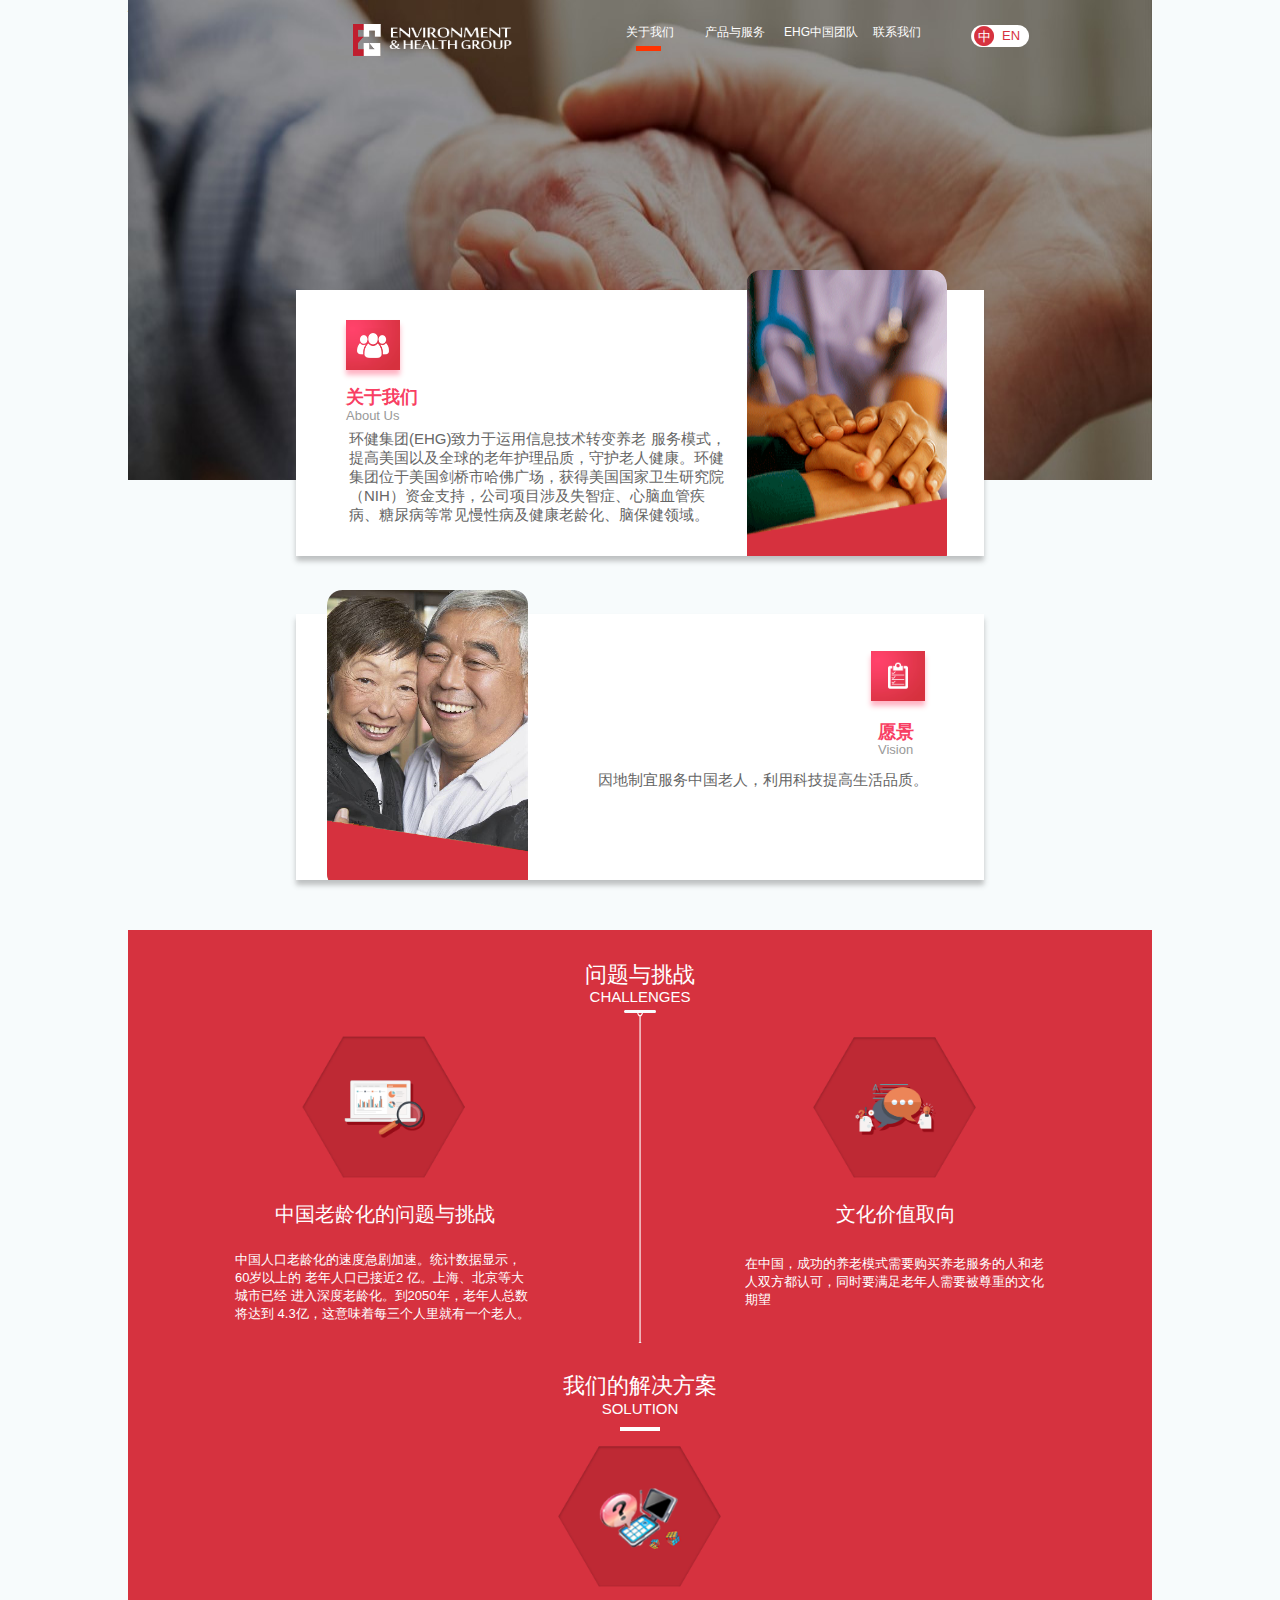
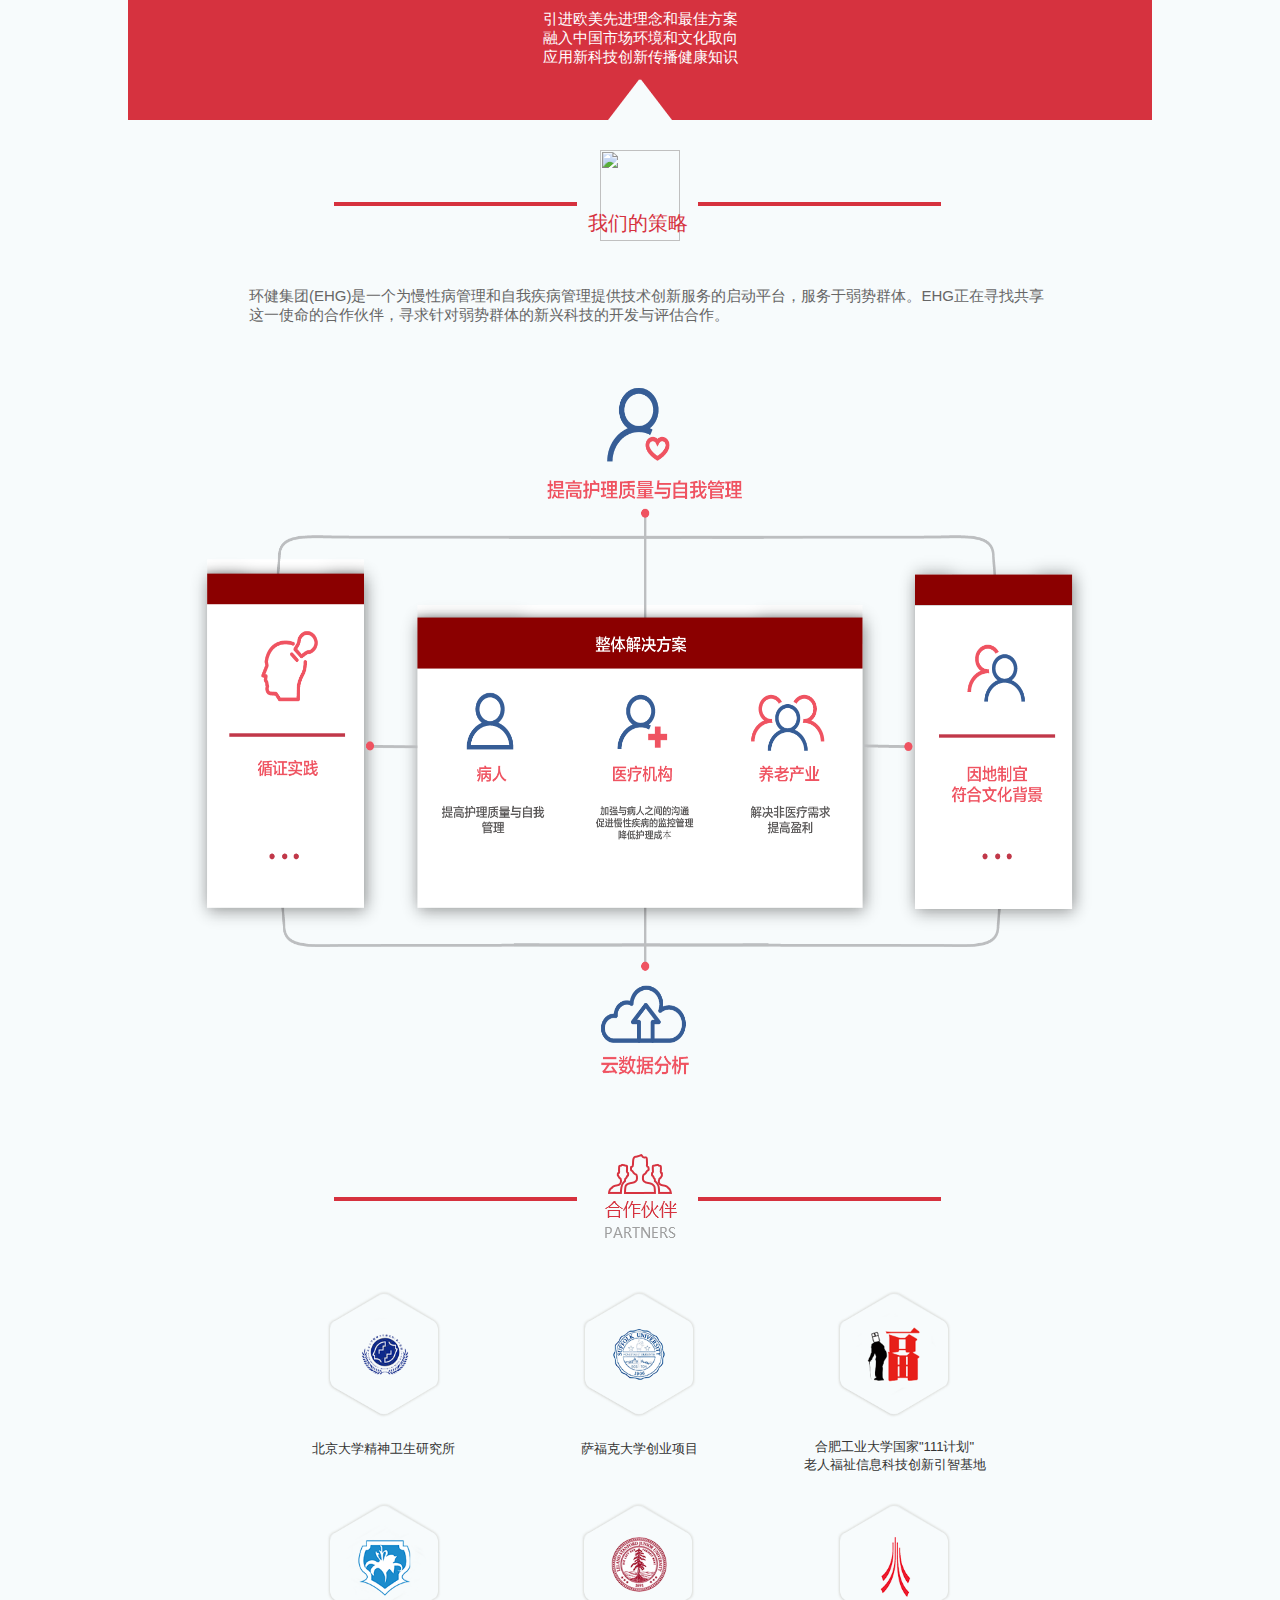
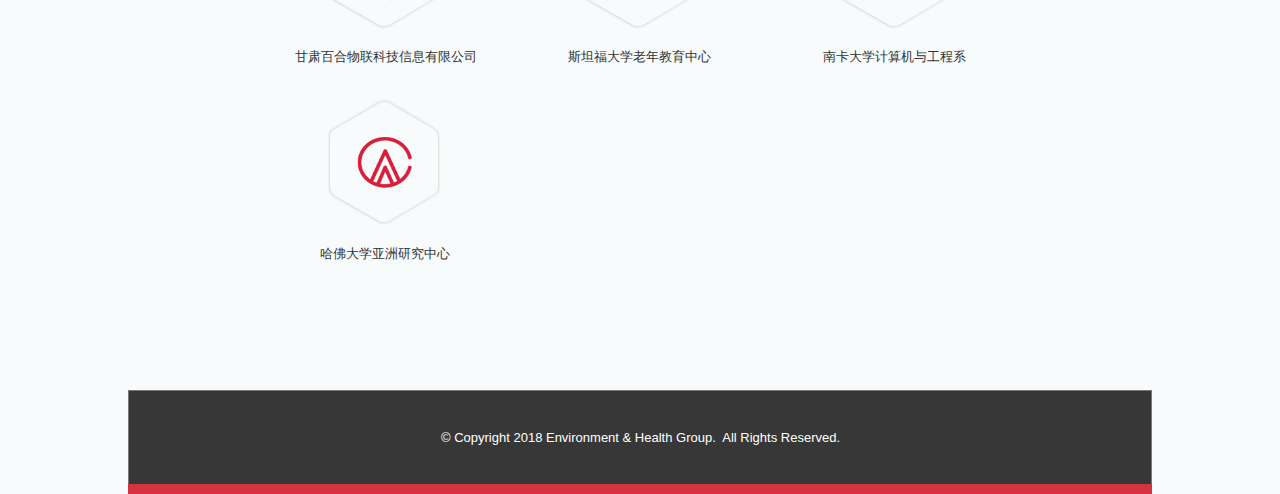
==== index.html @ e137c464 "upload" ====
﻿<!DOCTYPE html>
<html>
  <head>
    <title>环健集团中国</title>
    <meta http-equiv="content-type" content="text/html; charset=utf-8"/>
    <meta name="apple-mobile-web-app-capable" content="yes"/>
    <link href="resources/css/jquery-ui-themes.css" type="text/css" rel="stylesheet"/>
    <link href="resources/css/axure_rp_page.css" type="text/css" rel="stylesheet"/>
    <link href="data/styles.css" type="text/css" rel="stylesheet"/>
    <link href="files/index/styles.css" type="text/css" rel="stylesheet"/>
    <script src="resources/scripts/jquery-1.7.1.min.js"></script>
    <script src="resources/scripts/jquery-ui-1.8.10.custom.min.js"></script>
    <script src="resources/scripts/axure/axQuery.js"></script>
    <script src="resources/scripts/axure/globals.js"></script>
    <script src="resources/scripts/axutils.js"></script>
    <script src="resources/scripts/axure/annotation.js"></script>
    <script src="resources/scripts/axure/axQuery.std.js"></script>
    <script src="resources/scripts/axure/doc.js"></script>
    <script src="data/document.js"></script>
    <script src="resources/scripts/messagecenter.js"></script>
    <script src="resources/scripts/axure/events.js"></script>
    <script src="resources/scripts/axure/action.js"></script>
    <script src="resources/scripts/axure/expr.js"></script>
    <script src="resources/scripts/axure/geometry.js"></script>
    <script src="resources/scripts/axure/flyout.js"></script>
    <script src="resources/scripts/axure/ie.js"></script>
    <script src="resources/scripts/axure/model.js"></script>
    <script src="resources/scripts/axure/repeater.js"></script>
    <script src="resources/scripts/axure/sto.js"></script>
    <script src="resources/scripts/axure/utils.temp.js"></script>
    <script src="resources/scripts/axure/variables.js"></script>
    <script src="resources/scripts/axure/drag.js"></script>
    <script src="resources/scripts/axure/move.js"></script>
    <script src="resources/scripts/axure/visibility.js"></script>
    <script src="resources/scripts/axure/style.js"></script>
    <script src="resources/scripts/axure/adaptive.js"></script>
    <script src="resources/scripts/axure/tree.js"></script>
    <script src="resources/scripts/axure/init.temp.js"></script>
    <script src="files/index/data.js"></script>
    <script src="resources/scripts/axure/legacy.js"></script>
    <script src="resources/scripts/axure/viewer.js"></script>
    <script type="text/javascript">
      $axure.utils.getTransparentGifPath = function() { return 'resources/images/transparent.gif'; };
      $axure.utils.getOtherPath = function() { return 'resources/Other.html'; };
      $axure.utils.getReloadPath = function() { return 'resources/reload.html'; };
    </script>
  </head>
  <body>
    <div id="base" class="">

      <!-- beijing (图片) -->
      <div id="u0" class="ax_图片" data-label="beijing">
        <img id="u0_img" class="img " src="images/index/beijing_u0.jpg"/>
        <!-- Unnamed () -->
        <div id="u1" class="text"></div>
      </div>

      <!-- logo (图片) -->
      <div id="u2" class="ax_图片" data-label="logo">
        <img id="u2_img" class="img " src="images/index/logo_u2.png"/>
        <!-- Unnamed () -->
        <div id="u3" class="text"></div>
      </div>

      <!-- Unnamed (图片) -->
      <div id="u4" class="ax_图片">
        <img id="u4_img" class="img " src="images/index/u4.png"/>
        <!-- Unnamed () -->
        <div id="u5" class="text"></div>
      </div>

      <!-- Unnamed (形状) -->
      <div id="u6" class="ax_形状">
        <img id="u6_img" class="img " src="images/index/u6.png"/>
        <!-- Unnamed () -->
        <div id="u7" class="text"></div>
      </div>

      <!-- Unnamed (图片) -->
      <div id="u8" class="ax_图片">
        <img id="u8_img" class="img " src="images/index/u8.png"/>
        <!-- Unnamed () -->
        <div id="u9" class="text"></div>
      </div>

      <!-- Unnamed (图片) -->
      <div id="u10" class="ax_图片">
        <img id="u10_img" class="img " src="images/index/u10.png"/>
        <!-- Unnamed () -->
        <div id="u11" class="text"></div>
      </div>

      <!-- Unnamed (形状) -->
      <div id="u12" class="ax_文本">
        <img id="u12_img" class="img " src="resources/images/transparent.gif"/>
        <!-- Unnamed () -->
        <div id="u13" class="text">
          <p><span>关于我们</span></p>
        </div>
      </div>

      <!-- Unnamed (形状) -->
      <div id="u14" class="ax_文本">
        <img id="u14_img" class="img " src="resources/images/transparent.gif"/>
        <!-- Unnamed () -->
        <div id="u15" class="text">
          <p><span>About Us</span></p>
        </div>
      </div>

      <!-- Unnamed (形状) -->
      <div id="u16" class="ax_文本">
        <img id="u16_img" class="img " src="resources/images/transparent.gif"/>
        <!-- Unnamed () -->
        <div id="u17" class="text">
          <p><span>环健集团(EHG)致力于运用信息技术转变养老 服务模式，提高美国以及全球的老年护理品质，守护老人健康。环健集团位于美国剑桥市哈佛广场，获得美国国家卫生研究院（NIH）资金支持，公司项目涉及失智症、心脑血管疾病、糖尿病等常见慢性病及健康老龄化</span><span>、</span><span>脑保健领域。</span></p>
        </div>
      
        <div id="u150" class="text">
          <p><span>环健集团(EHG)是一个为慢性病管理和自我疾病管理提供技术创新服务的启动平台，服务于弱势群体。EHG正在寻找共享这一使命的合作伙伴，寻求针对弱势群体的新兴科技的开发与评估合作。</span></p>
        </div>
    
      </div>

      <!-- Unnamed (形状) -->
      <div id="u18" class="ax_形状">
        <img id="u18_img" class="img " src="images/index/u6.png"/>
        <!-- Unnamed () -->
        <div id="u19" class="text"></div>
      </div>

      <!-- Unnamed (图片) -->
      <div id="u20" class="ax_图片">
        <img id="u20_img" class="img " src="images/index/u20.png"/>
        <!-- Unnamed () -->
        <div id="u21" class="text"></div>
      </div>

      <!-- Unnamed (图片) -->
      <div id="u22" class="ax_图片">
        <img id="u22_img" class="img " src="images/index/u22.png"/>
        <!-- Unnamed () -->
        <div id="u23" class="text"></div>
      </div>

      <!-- Unnamed (形状) -->
      <div id="u24" class="ax_文本">
        <img id="u24_img" class="img " src="resources/images/transparent.gif"/>
        <!-- Unnamed () -->
        <div id="u25" class="text">
          <p><span>愿景</span></p>
        </div>
      </div>

      <!-- Unnamed (形状) -->
      <div id="u26" class="ax_文本">
        <img id="u26_img" class="img " src="resources/images/transparent.gif"/>
        <!-- Unnamed () -->
        <div id="u27" class="text">
          <p><span>因地制宜服务中国老人，利用科技提高生活品质</span><span>。</span></p>
        </div>
      </div>

      <!-- Unnamed (形状) -->
      <div id="u28" class="ax_文本">
        <img id="u28_img" class="img " src="resources/images/transparent.gif"/>
        <!-- Unnamed () -->
        <div id="u29" class="text">
          <p><span>Vision</span></p>
        </div>
      </div>

      <!-- Unnamed (图片) -->
      <div id="u30" class="ax_图片">
        <img id="u30_img" class="img " src="images/index/u30.png"/>
        <!-- Unnamed () -->
        <div id="u31" class="text"></div>
      </div>
      

        <!-- Unnamed (图片) -->
      <div id="u117" class="ax_图片">
        <img id="u117_img" class="img " src="images/index/u117.png">/>
    
      </div>

      <!-- Unnamed (图片) -->
      <div id="u32" class="ax_图片">
        <img id="u32_img" class="img " src="images/index/u32.png"/>
        <!-- Unnamed () -->
        <div id="u33" class="text"></div>
      </div>

      <!-- Unnamed (图片) -->
      <div id="u34" class="ax_图片">
        <img id="u34_img" class="img " src="images/index/u34.png"/>
        <!-- Unnamed () -->
        <div id="u35" class="text"></div>
      </div>

      <!-- Unnamed (形状) -->
      <div id="u36" class="ax_h2">
        <img id="u36_img" class="img " src="resources/images/transparent.gif"/>
        <!-- Unnamed () -->
        <div id="u37" class="text">
          <p><span>中国老龄化的问题与挑战</span></p>
        </div>
      </div>

      <!-- Unnamed (形状) -->
      <div id="u38" class="ax_文本">
        <img id="u38_img" class="img " src="resources/images/transparent.gif"/>
        <!-- Unnamed () -->
        <div id="u39" class="text">
          <p><span>中国人口老龄化的速度急剧加速。统计数据显示，60岁以上的 老年人口已接近2 亿。上海、北京等大城市已经 进入深度老龄化。到2050年，老年人总数将达到 4.3亿，这意味着每三个人里就有一个老人。</span></p>
        </div>
      </div>

      <!-- Unnamed (形状) -->
      <div id="u40" class="ax_文本">
        <img id="u40_img" class="img " src="resources/images/transparent.gif"/>
        <!-- Unnamed () -->
        <div id="u41" class="text">
          <p><span>在中国，成功的养老模式需要购买养老服务的人和老人双方都认可，同时要满足老年人需要被尊重的文化期望</span></p>
        </div>
      </div>

      <!-- Unnamed (形状) -->
      <div id="u42" class="ax_h2">
        <img id="u42_img" class="img " src="resources/images/transparent.gif"/>
        <!-- Unnamed () -->
        <div id="u43" class="text">
          <p><span>文化价值取向</span></p>
        </div>
      </div>

      <!-- Unnamed (图片) -->
      <div id="u44" class="ax_图片">
        <img id="u44_img" class="img " src="images/index/u44.png"/>
        <!-- Unnamed () -->
        <div id="u45" class="text"></div>
      </div>

 <!-- Unnamed (图片) -->
      <div id="u440" class="ax_图片">
        <img id="u440_img" class="img " src="images/indexen/u400.png"/>
        <!-- Unnamed () -->
        <div id="u450" class="text"></div>
      </div>

      <!-- Unnamed (水平线) -->
      <div id="u46" class="ax_水平线">
        <img id="u46_start" class="img " src="resources/images/transparent.gif" alt="u46_start"/>
        <img id="u46_end" class="img " src="resources/images/transparent.gif" alt="u46_end"/>
        <img id="u46_line" class="img " src="images/index/u46_line.png" alt="u46_line"/>
      </div>

      <!-- Unnamed (水平线) -->
      <div id="u47" class="ax_水平线">
        <img id="u47_start" class="img " src="resources/images/transparent.gif" alt="u47_start"/>
        <img id="u47_end" class="img " src="resources/images/transparent.gif" alt="u47_end"/>
        <img id="u47_line" class="img " src="images/index/u46_line.png" alt="u47_line"/>
      </div>

    <!-- Unnamed () -->
    	<div id="u119" class="text"></div>
     

      <!-- Unnamed (水平线) -->
      <div id="u120" class="ax_水平线">
        <img id="u120_start" class="img " src="resources/images/transparent.gif" alt="u46_start"/>
        <img id="u120_end" class="img " src="resources/images/transparent.gif" alt="u46_end"/>
        <img id="u120_line" class="img " src="images/index/u46_line.png" alt="u46_line"/>
      </div>

      <!-- Unnamed (水平线) -->
      <div id="u121" class="ax_水平线">
        <img id="u121_start" class="img " src="resources/images/transparent.gif" alt="u47_start"/>
        <img id="u121_end" class="img " src="resources/images/transparent.gif" alt="u47_end"/>
        <img id="u121_line" class="img " src="images/index/u46_line.png" alt="u47_line"/>
      </div>

      <!-- Unnamed (图片) -->
      <div id="u48" class="ax_图片">
        <img id="u48_img" class="img " src="images/index/u48.png"/>
        <!-- Unnamed () -->
        <div id="u49" class="text"></div>
      </div>

      <!-- Unnamed (图片) -->
      <div id="u50" class="ax_图片">
        <img id="u50_img" class="img " src="images/index/u50.png"/>
        <!-- Unnamed () -->
        <div id="u51" class="text"></div>
      </div>

      <!-- Unnamed (图片) -->
      <div id="u52" class="ax_图片">
        <img id="u52_img" class="img " src="images/index/u52.png"/>
        <!-- Unnamed () -->
        <div id="u53" class="text"></div>
      </div>

      <!-- Unnamed (图片) -->
      <div id="u54" class="ax_图片">
        <img id="u54_img" class="img " src="images/index/u54.png"/>
        <!-- Unnamed () -->
        <div id="u55" class="text"></div>
      </div>

      <!-- Unnamed (图片) -->
      <div id="u56" class="ax_图片">
        <img id="u56_img" class="img " src="images/index/u56.png"/>
        <!-- Unnamed () -->
        <div id="u57" class="text"></div>
      </div>

      <!-- Unnamed (形状) -->
      <div id="u58" class="ax_文本">
        <img id="u58_img" class="img " src="resources/images/transparent.gif"/>
        <!-- Unnamed () -->
        <div id="u59" class="text">
          <p><span>哈佛大学亚洲研究中心</span></p>
        </div>
      </div>

      <!-- Unnamed (形状) -->
      <div id="u60" class="ax_文本">
        <img id="u60_img" class="img " src="resources/images/transparent.gif"/>
        <!-- Unnamed () -->
        <div id="u61" class="text">
          <p><span>斯坦福大学老年教育中心</span></p>
        </div>
      </div>

      <!-- Unnamed (形状) -->
      <div id="u62" class="ax_文本">
        <img id="u62_img" class="img " src="resources/images/transparent.gif"/>
        <!-- Unnamed () -->
        <div id="u63" class="text">
          <p><span>南</span><span>卡大学计算机与工程系</span></p>
        </div>
      </div>

      <!-- Unnamed (形状) -->
      <div id="u64" class="ax_文本">
        <img id="u64_img" class="img " src="resources/images/transparent.gif"/>
        <!-- Unnamed () -->
        <div id="u65" class="text">
          <p><span>北京大学精神卫生研究所</span></p>
        </div>
      </div>

      <!-- Unnamed (形状) -->
      <div id="u66" class="ax_文本">
        <img id="u66_img" class="img " src="resources/images/transparent.gif"/>
        <!-- Unnamed () -->
        <div id="u67" class="text">
          <p><span>萨福克大学创业项目</span></p>
        </div>
      </div>

</body>      
<footer>
      <!-- Unnamed (形状) -->
      <div id="u68" class="ax_形状">
        <img id="u68_img" class="img " src="images/index/u68.png"/>
        <!-- Unnamed () -->
        <div id="u69" class="text"></div>
      </div>

      <!-- Unnamed (形状) -->
      <div id="u70" class="ax_文本">
        <img id="u70_img" class="img " src="resources/images/transparent.gif"/>
        <!-- Unnamed () -->
        <div id="u71" class="text">
          <p><span>© Copyright 2018 Environment &amp; Health Group.&nbsp; All Rights Reserved.</span></p>
        </div>
      </div>

      <!-- Unnamed (形状) -->
      <div id="u72" class="ax_形状">
        <img id="u72_img" class="img " src="images/index/u72.png"/>
        <!-- Unnamed () -->
        <div id="u73" class="text"></div>
      </div>

      <!-- Unnamed (形状) -->
      <div id="u74" class="ax_形状">
        <img id="u74_img" class="img " src="images/index/u74.png"/>
        <!-- Unnamed () -->
        <div id="u75" class="text"></div>
      </div>

      <!-- Unnamed (形状) -->
      <div id="u76" class="ax_形状">
        <img id="u76_img" class="img " src="images/index/u76.png"/>
        <!-- Unnamed () -->
        <div id="u77" class="text"></div>
      </div>

      <!-- Unnamed (形状) -->
      <div id="u78" class="ax_文本">
        <img id="u78_img" class="img " src="resources/images/transparent.gif"/>
        <!-- Unnamed () -->
        <div id="u79" class="text">
          <p><span>中</span></p>
        </div>
      </div>

      <!-- Unnamed (形状) -->
      <div id="u80" class="ax_文本">
        <img id="u80_img" class="img " src="resources/images/transparent.gif"/>
        <!-- Unnamed () -->
        <div id="u81" class="text">
          <p><span>EN</span></p>
        </div>
      </div>

      <!-- Unnamed (形状) -->
      <div id="u82" class="ax_文本">
        <img id="u82_img" class="img " src="resources/images/transparent.gif"/>
        <!-- Unnamed () -->
        <div id="u83" class="text">
          <p><span>关于我们</span></p>
        </div>
      </div>

      <!-- Unnamed (形状) -->
      <div id="u84" class="ax_文本">
        <img id="u84_img" class="img " src="resources/images/transparent.gif"/>
        <!-- Unnamed () -->
        <div id="u85" class="text">
          <p><span>产品与服务</span></p>
        </div>
      </div>

      <!-- Unnamed (形状) -->
      <div id="u86" class="ax_文本">
        <img id="u86_img" class="img " src="resources/images/transparent.gif"/>
        <!-- Unnamed () -->
        <div id="u87" class="text">
          <p><span>EHG中国团队</span></p>
        </div>
      </div>

      <!-- Unnamed (形状) -->
      <div id="u88" class="ax_文本">
        <img id="u88_img" class="img " src="resources/images/transparent.gif"/>
        <!-- Unnamed () -->
        <div id="u89" class="text">
          <p><span>联系我们</span></p>
        </div>
      </div>

      <!-- 1 (水平线) -->
      <div id="u90" class="ax_水平线" data-label="1">
        <img id="u90_start" class="img " src="resources/images/transparent.gif" alt="u90_start"/>
        <img id="u90_end" class="img " src="resources/images/transparent.gif" alt="u90_end"/>
        <img id="u90_line" class="img " src="images/index/1_u90_line.png" alt="u90_line"/>
      </div>

      <!-- 2 (水平线) -->
      <div id="u91" class="ax_水平线" data-label="2">
        <img id="u91_start" class="img " src="resources/images/transparent.gif" alt="u91_start"/>
        <img id="u91_end" class="img " src="resources/images/transparent.gif" alt="u91_end"/>
        <img id="u91_line" class="img " src="images/index/1_u90_line.png" alt="u91_line"/>
      </div>

      <!-- 3 (水平线) -->
      <div id="u92" class="ax_水平线" data-label="3">
        <img id="u92_start" class="img " src="resources/images/transparent.gif" alt="u92_start"/>
        <img id="u92_end" class="img " src="resources/images/transparent.gif" alt="u92_end"/>
        <img id="u92_line" class="img " src="images/index/3_u92_line.png" alt="u92_line"/>
      </div>

      <!-- 4 (水平线) -->
      <div id="u93" class="ax_水平线" data-label="4">
        <img id="u93_start" class="img " src="resources/images/transparent.gif" alt="u93_start"/>
        <img id="u93_end" class="img " src="resources/images/transparent.gif" alt="u93_end"/>
        <img id="u93_line" class="img " src="images/index/1_u90_line.png" alt="u93_line"/>
      </div>

      <!-- Unnamed (图片) -->
      <div id="u94" class="ax_图片">
        <img id="u94_img" class="img " src="images/index/u94.png"/>
        <!-- Unnamed () -->
        <div id="u95" class="text"></div>
      </div>

      <!-- Unnamed (形状) -->
      <div id="u96" class="ax_文本">
        <img id="u96_img" class="img " src="resources/images/transparent.gif"/>
        <!-- Unnamed () -->
        <div id="u97" class="text">
          <p><span>甘肃百合物联科技信息有限公司</span></p>
        </div>
      </div>

      <!-- Unnamed (图片) -->
      <div id="u98" class="ax_图片">
        <img id="u98_img" class="img " src="images/index/u98.png"/>
        <!-- Unnamed () -->
        <div id="u99" class="text"></div>
      </div>

      <!-- Unnamed (形状) -->
      <div id="u100" class="ax_文本">
        <img id="u100_img" class="img " src="resources/images/transparent.gif"/>
        <!-- Unnamed () -->
        <div id="u101" class="text">
          <p><span>合肥工业大学国家&quot;111计划</span><span>&quot;</span></p><p><span>老人福祉信息科技创新引智基地</span></p>
        </div>
      </div>

      <!-- Unnamed (图片) -->
      <div id="u102" class="ax_图片">
        <img id="u102_img" class="img " src="images/index/u102.png"/>
        <!-- Unnamed () -->
        <div id="u103" class="text"></div>
      </div>

      <!-- Unnamed (图片) -->
      <div id="u104" class="ax_图片">
        <img id="u104_img" class="img " src="images/index/u104.png"/>
        <!-- Unnamed () -->
        <div id="u105" class="text"></div>
      </div>

      <!-- Unnamed (形状) -->
      <div id="u106" class="ax_h1">
        <img id="u106_img" class="img " src="resources/images/transparent.gif"/>
        <!-- Unnamed () -->
        <div id="u107" class="text">
          <p><span>问题与挑战</span></p>
        </div>
      </div>


      <!-- Unnamed (形状) -->
      <div id="u108" class="ax_h1">
        <img id="u108_img" class="img " src="resources/images/transparent.gif"/>
        <!-- Unnamed () -->
        <div id="u109" class="text">
          <p><span>我们的解决方案</span></p>
        </div>
      </div>

      <!-- Unnamed (水平线) -->
      <div id="u110" class="ax_水平线">
        <img id="u110_start" class="img " src="resources/images/transparent.gif" alt="u110_start"/>
        <img id="u110_end" class="img " src="resources/images/transparent.gif" alt="u110_end"/>
        <img id="u110_line" class="img " src="images/index/u110_line.png" alt="u110_line"/>
      </div>

      <!-- Unnamed (形状) -->
      <div id="u111" class="ax_文本">
        <img id="u111_img" class="img " src="resources/images/transparent.gif"/>
        <!-- Unnamed () -->
        <div id="u112" class="text">
          <p><span>S</span><span>OLUTION</span></p>
        </div>
      </div>

      <!-- Unnamed (形状) -->
      <div id="u113" class="ax_文本">
        <img id="u113_img" class="img " src="resources/images/transparent.gif"/>
        <!-- Unnamed () -->
        <div id="u114" class="text">
          <p><span>CHALLENGES</span></p>
        </div>
      </div>

      <!-- Unnamed (形状) -->
      <div id="u115" class="ax_h2">
        <img id="u115_img" class="img " src="resources/images/transparent.gif"/>
        <!-- Unnamed () -->
        <div id="u116" class="text">
          <p><span>引进欧美先进理念和最佳方案</span></p><p><span>融入中国市场环境和文化取向</span></p><p><span>应用新科技创新传播健康知识</span></p>
        </div>

        <!-- Unnamed (形状) -->
      <div id="u125" class="ax_h2">
        <img id="u125_img" class="img " src="resources/images/transparent.gif"/>
        <!-- Unnamed () -->
        <div id="u126" class="text">
          <p><span>我们的策略</span></p>
        </div>
      </div>
    </div>

  
  </footer>
</html>
---- resources/css/axure_rp_page.css ----
﻿/* so the window resize fires within a frame in IE7 */
html, body {
    height: 100%;    
}

p {
	margin: 0px;
}

iframe {
	background: #FFFFFF;
}

/* to match IE with C, FF */
input {
    padding: 1px 0px 1px 0px;
    box-sizing: border-box;
    -moz-box-sizing: border-box;
}

textarea {
    margin: 0px;
    box-sizing: border-box;
    -moz-box-sizing: border-box;
}

div.intcases {
	font-family: arial; 
	font-size: 12px;
    text-align:left; 
	border:1px solid #AAA; 
	background:#FFF none repeat scroll 0% 0%; 
	z-index:9999; 
	visibility:hidden; 
	position:absolute;
    padding: 0px;
    border-radius: 3px;
	white-space: nowrap;
}

div.intcaselink {
	cursor: pointer;
    padding: 3px 8px 3px 8px;
    margin: 5px;
	background:#EEE none repeat scroll 0% 0%; 
	border:1px solid #AAA;
    border-radius: 3px;
}

div.refpageimage {
	position: absolute;
    left: 0px;
    top: 0px;
	font-size: 0px;
	width: 16px;
	height: 16px;
	cursor: pointer;
	background-image: url(images/newwindow.gif);
	background-repeat: no-repeat;
}

div.annnoteimage {
	position: absolute;
    left: 0px;
    top: 0px;
	font-size: 0px;
	width: 16px;
	height: 12px;
	cursor: help;
	background-image: url(images/note.gif);
	background-repeat: no-repeat;
}

div.annnotelabel {
	position: absolute;
    left: 0px;
    top: 0px;
	font-family: Arial;
	font-size: 10px;
	border: 1px solid rgb(166,221,242);
	cursor: help;
	background:rgb(0,157,217) none repeat scroll 0% 0%; 
	padding-left:3px; 
	padding-right:3px;
	white-space: nowrap;
	color: white;
}
 
.annotationName {
	font-size: 13px;
	font-weight: bold;
	margin-bottom: 3px;
	white-space: nowrap;
}

.annotation {
	font-size: 12px;
	padding-left: 2px;
	margin-bottom: 5px;
}

/* this is a fix for the issue where dialogs jump around and takes the text-align from the body */
.dialogFix {
    position:absolute;
    text-align:left;
}


@keyframes pulsate {
  from {
    box-shadow: 0 0 10px #74BA11;
  }
  to {
    box-shadow: 0 0 20px #74BA11;
  }
}

@-webkit-keyframes pulsate {
  from {
    -webkit-box-shadow: 0 0 10px #74BA11;
    box-shadow: 0 0 10px #74BA11;
  }
  to {
    -webkit-box-shadow: 0 0 20px #74BA11;
    box-shadow: 0 0 20px #74BA11;
  }
}
 
@-moz-keyframes pulsate {
  from {
    -moz-box-shadow: 0 0 10px #74BA11;
    box-shadow: 0 0 10px #74BA11;
  }
  to {
    -moz-box-shadow: 0 0 20px #74BA11;
    box-shadow: 0 0 20px #74BA11;
  }
}

.legacyPulsateBorder {
	border: 5px solid #74BA11;
	margin: -5px;
}

.pulsateBorder {
  animation-name: pulsate;
  animation-timing-function: ease-in-out;
  animation-duration: 0.9s;
  animation-iteration-count: infinite;
  animation-direction: alternate;
  
  -webkit-animation-name: pulsate;
  -webkit-animation-timing-function: ease-in-out;
  -webkit-animation-duration: 0.9s;
  -webkit-animation-iteration-count: infinite;
  -webkit-animation-direction: alternate;

  -moz-animation-name: pulsate;
  -moz-animation-timing-function: ease-in-out;
  -moz-animation-duration: 0.9s;
  -moz-animation-iteration-count: infinite;
  -moz-animation-direction: alternate;
}
---- data/styles.css ----
﻿.ax_形状 {
  font-family:'Arial Normal', 'Arial';
  font-weight:400;
  font-style:normal;
  font-size:13px;
  color:#333333;
  text-align:center;
  line-height:normal;
}
.ax_文本 {
  font-family:'Arial Normal', 'Arial';
  font-weight:400;
  font-style:normal;
  font-size:13px;
  color:#333333;
  text-align:left;
  line-height:normal;
}
.ax_h1 {
  font-family:'Arial Negreta', 'Arial';
  font-weight:700;
  font-style:normal;
  font-size:32px;
  color:#333333;
  text-align:left;
  line-height:normal;
}
.ax_h2 {
  font-family:'Arial Negreta', 'Arial';
  font-weight:700;
  font-style:normal;
  font-size:24px;
  color:#333333;
  text-align:left;
  line-height:normal;
}
.ax_h3 {
  font-family:'Arial Negreta', 'Arial';
  font-weight:700;
  font-style:normal;
  font-size:18px;
  color:#333333;
  text-align:left;
  line-height:normal;
}
.ax_h4 {
  font-family:'Arial Negreta', 'Arial';
  font-weight:700;
  font-style:normal;
  font-size:14px;
  color:#333333;
  text-align:left;
  line-height:normal;
}
.ax_h5 {
  font-family:'Arial Negreta', 'Arial';
  font-weight:700;
  font-style:normal;
  font-size:13px;
  color:#333333;
  text-align:left;
  line-height:normal;
}
.ax_h6 {
  font-family:'Arial Negreta', 'Arial';
  font-weight:700;
  font-style:normal;
  font-size:10px;
  color:#333333;
  text-align:left;
  line-height:normal;
}
.ax_图片 {
  font-family:'Arial Normal', 'Arial';
  font-weight:400;
  font-style:normal;
  font-size:13px;
  color:#000000;
  text-align:center;
  line-height:normal;
}
.ax_文本链接 {
  color:#0000FF;
}
.ax_鼠标悬停文本链接 {
}
.ax_鼠标按下文本链接 {
}
.ax_文本框_单行_ {
  font-family:'Arial Normal', 'Arial';
  font-weight:400;
  font-style:normal;
  font-size:13px;
  color:#000000;
  text-align:left;
  line-height:normal;
}
.ax_文本框_多行_ {
  font-family:'Arial Normal', 'Arial';
  font-weight:400;
  font-style:normal;
  font-size:13px;
  color:#000000;
  text-align:left;
  line-height:normal;
}
.ax_下拉列表框 {
  font-family:'Arial Normal', 'Arial';
  font-weight:400;
  font-style:normal;
  font-size:13px;
  color:#000000;
  text-align:left;
  line-height:normal;
}
.ax_列表选择框 {
  font-family:'Arial Normal', 'Arial';
  font-weight:400;
  font-style:normal;
  font-size:13px;
  color:#000000;
  text-align:left;
  line-height:normal;
}
.ax_复选框 {
  font-family:'Arial Normal', 'Arial';
  font-weight:400;
  font-style:normal;
  font-size:13px;
  color:#333333;
  text-align:left;
  line-height:normal;
}
.ax_单选框 {
  font-family:'Arial Normal', 'Arial';
  font-weight:400;
  font-style:normal;
  font-size:13px;
  color:#333333;
  text-align:left;
  line-height:normal;
}
.ax_流程形状 {
  font-family:'Arial Normal', 'Arial';
  font-weight:400;
  font-style:normal;
  font-size:13px;
  color:#333333;
  text-align:center;
  line-height:normal;
}
.ax_树节点 {
  font-family:'Arial Normal', 'Arial';
  font-weight:400;
  font-style:normal;
  font-size:13px;
  color:#333333;
  text-align:left;
  line-height:normal;
}
.ax_html_button {
  font-family:'Arial Normal', 'Arial';
  font-weight:400;
  font-style:normal;
  font-size:13px;
  color:#000000;
  text-align:center;
  line-height:normal;
}
.ax_hot_spot {
  font-family:'Arial Normal', 'Arial';
  font-weight:400;
  font-style:normal;
  font-size:13px;
  color:#333333;
  text-align:center;
  line-height:normal;
}
.ax_内部框架 {
  font-family:'Arial Normal', 'Arial';
  font-weight:400;
  font-style:normal;
  font-size:13px;
  color:#333333;
  text-align:center;
  line-height:normal;
}
.ax_动态面板 {
  font-family:'Arial Normal', 'Arial';
  font-weight:400;
  font-style:normal;
  font-size:13px;
  color:#333333;
  text-align:center;
  line-height:normal;
}
.ax_编辑选项 {
  font-family:'Arial Normal', 'Arial';
  font-weight:400;
  font-style:normal;
  font-size:13px;
  color:#333333;
  text-align:center;
  line-height:normal;
}
.ax_中继器 {
  font-family:'Arial Normal', 'Arial';
  font-weight:400;
  font-style:normal;
  font-size:13px;
  color:#333333;
  text-align:center;
  line-height:normal;
}
.ax_表格 {
  font-family:'Arial Normal', 'Arial';
  font-weight:400;
  font-style:normal;
  font-size:13px;
  color:#333333;
  text-align:center;
  line-height:normal;
}
.ax_表格单元 {
  font-family:'Arial Normal', 'Arial';
  font-weight:400;
  font-style:normal;
  font-size:13px;
  color:#333333;
  text-align:left;
  line-height:normal;
}
.ax_菜单 {
  font-family:'Arial Normal', 'Arial';
  font-weight:400;
  font-style:normal;
  font-size:13px;
  color:#000000;
  text-align:center;
  line-height:normal;
}
.ax_水平线 {
  font-family:'Arial Normal', 'Arial';
  font-weight:400;
  font-style:normal;
  font-size:13px;
  color:#333333;
  text-align:center;
  line-height:normal;
}
.ax_垂直线 {
  font-family:'Arial Normal', 'Arial';
  font-weight:400;
  font-style:normal;
  font-size:13px;
  color:#333333;
  text-align:center;
  line-height:normal;
}
.ax_connector {
  font-family:'Arial Normal', 'Arial';
  font-weight:400;
  font-style:normal;
  font-size:13px;
  color:#333333;
  text-align:center;
  line-height:normal;
}
---- files/index/styles.css ----
﻿body {
  margin:0px;
  background-color:rgba(247, 251, 252, 1);
  background-image:none;
  position:relative;
  left:-0px;
  width:1024px;
  margin-left:auto;
  margin-right:auto;
  text-align:left;
}
#base {
  position:absolute;
  z-index:0;
}
#u0 {
  position:absolute;
  left:0px;
  top:0px;
  width:1024px;
  height:480px;
}
#u0_img {
  position:absolute;
  left:0px;
  top:0px;
  width:1024px;
  height:480px;
}
#u1 {
  position:absolute;
  left:2px;
  top:232px;
  width:1020px;
  visibility:hidden;
  word-wrap:break-word;
}
#u2 {
  position:absolute;
  left:222px;
  top:20px;
  width:33px;
  height:38px;
}
#u2_img {
  position:absolute;
  left:0px;
  top:0px;
  width:33px;
  height:38px;
}
#u3 {
  position:absolute;
  left:2px;
  top:11px;
  width:29px;
  visibility:hidden;
  word-wrap:break-word;
}
#u4 {
  position:absolute;
  left:257px;
  top:24px;
  width:133px;
  height:31px;
  color:#FFFFFF;
  text-align:left;
  line-height:20px;
}
#u4_img {
  position:absolute;
  left:0px;
  top:0px;
  width:133px;
  height:31px;
}
#u5 {
  position:absolute;
  left:0px;
  top:0px;
  width:133px;
  visibility:hidden;
  word-wrap:break-word;
}
#u6 {
  position:absolute;
  left:168px;
  top:290px;
  width:688px;
  height:266px;
}
#u6_img {
  position:absolute;
  left:-8px;
  top:-3px;
  width:704px;
  height:282px;
}
#u7 {
  position:absolute;
  left:2px;
  top:125px;
  width:684px;
  visibility:hidden;
  word-wrap:break-word;
}
#u8 {
  position:absolute;
  left:218px;
  top:320px;
  width:54px;
  height:50px;
}
#u8_img {
  position:absolute;
  left:-8px;
  top:-3px;
  width:70px;
  height:66px;
}
#u9 {
  position:absolute;
  left:2px;
  top:17px;
  width:50px;
  visibility:hidden;
  word-wrap:break-word;
}
#u10 {
  position:absolute;
  left:619px;
  top:270px;
  width:200px;
  height:286px;
  color:#333333;
}
#u10_img {
  position:absolute;
  left:0px;
  top:0px;
  width:200px;
  height:286px;
}
#u11 {
  position:absolute;
  left:2px;
  top:135px;
  width:196px;
  visibility:hidden;
  word-wrap:break-word;
}
#u12 {
  position:absolute;
  left:218px;
  top:385px;
  width:105px;
  height:22px;
  font-family:'Arial Negreta', 'Arial';
  font-weight:700;
  font-size:18px;
  color:#F83F63;
}
#u12_img {
  position:absolute;
  left:0px;
  top:0px;
  width:105px;
  height:22px;
}
#u13 {
  position:absolute;
  left:0px;
  top:0px;
  width:105px;
  word-wrap:break-word;
}
#u14 {
  position:absolute;
  left:218px;
  top:408px;
  width:55px;
  height:16px;
  color:#999999;
}
#u14_img {
  position:absolute;
  left:0px;
  top:0px;
  width:55px;
  height:16px;
}
#u15 {
  position:absolute;
  left:0px;
  top:0px;
  width:55px;
  white-space:nowrap;
}
#u16 {
  position:absolute;
  left:221px;
  top:430px;
  width:379px;
  height:92px;
  font-size:15px;
  color:#666666;
}
#u16_img {
  position:absolute;
  left:0px;
  top:0px;
  width:379px;
  height:92px;
}
#u17 {
  position:absolute;
  left:0px;
  top:0px;
  width:379px;
  word-wrap:break-word;
}


#u150{
  position:absolute;
  left:-100px;
  top:1457px;
  width:800px;
  word-wrap:break-word;
}








#u18 {
  position:absolute;
  left:168px;
  top:614px;
  width:688px;
  height:266px;
}
#u18_img {
  position:absolute;
  left:-8px;
  top:-3px;
  width:704px;
  height:282px;
}
#u19 {
  position:absolute;
  left:2px;
  top:125px;
  width:684px;
  visibility:hidden;
  word-wrap:break-word;
}
#u20 {
  position:absolute;
  left:743px;
  top:651px;
  width:54px;
  height:50px;
}
#u20_img {
  position:absolute;
  left:-8px;
  top:-3px;
  width:70px;
  height:66px;
}
#u21 {
  position:absolute;
  left:2px;
  top:17px;
  width:50px;
  visibility:hidden;
  word-wrap:break-word;
}
#u22 {
  position:absolute;
  left:199px;
  top:590px;
  width:201px;
  height:290px;
  color:#333333;
}
#u22_img {
  position:absolute;
  left:0px;
  top:0px;
  width:201px;
  height:290px;
}
#u23 {
  position:absolute;
  left:2px;
  top:137px;
  width:197px;
  visibility:hidden;
  word-wrap:break-word;
}
#u24 {
  position:absolute;
  left:681px;
  top:720px;
  width:105px;
  height:22px;
  font-family:'Arial Negreta', 'Arial';
  font-weight:700;
  font-size:18px;
  color:#F83F63;
  text-align:right;
}
#u24_img {
  position:absolute;
  left:0px;
  top:0px;
  width:105px;
  height:22px;
}
#u25 {
  position:absolute;
  left:0px;
  top:0px;
  width:105px;
  word-wrap:break-word;
}
#u26 {
  position:absolute;
  left:440px;
  top:771px;
  width:360px;
  height:17px;
  font-size:15px;
  color:#666666;
  text-align:right;
}
#u26_img {
  position:absolute;
  left:0px;
  top:0px;
  width:360px;
  height:17px;
}
#u27 {
  position:absolute;
  left:0px;
  top:0px;
  width:360px;
  word-wrap:break-word;
}
#u28 {
  position:absolute;
  left:750px;
  top:742px;
  width:37px;
  height:16px;
  color:#999999;
}
#u28_img {
  position:absolute;
  left:0px;
  top:0px;
  width:37px;
  height:16px;
}
#u29 {
  position:absolute;
  left:0px;
  top:0px;
  width:37px;
  white-space:nowrap;
}
#u30 {
  position:absolute;
  left:0px;
  top:930px;
  width:1024px;
  height:790px;
}
#u30_img {
  position:absolute;
  left:0px;
  top:0px;
  width:1024px;
  height:790px;
}
#u31 {
  position:absolute;
  left:2px;
  top:387px;
  width:1020px;
  visibility:hidden;
  word-wrap:break-word;
}

#u117_img {
  position:absolute;
  left:14px;
  top:1970px;
  width:1024px;
  height:740px;
}

#u32 {
  position:absolute;
  left:173px;
  top:1035px;
  width:167px;
  height:144px;
}
#u32_img {
  position:absolute;
  left:0px;
  top:0px;
  width:167px;
  height:144px;
}
#u33 {
  position:absolute;
  left:2px;
  top:64px;
  width:163px;
  visibility:hidden;
  word-wrap:break-word;
}
#u34 {
  position:absolute;
  left:683px;
  top:1035px;
  width:167px;
  height:144px;
}
#u34_img {
  position:absolute;
  left:0px;
  top:0px;
  width:167px;
  height:144px;
}
#u35 {
  position:absolute;
  left:2px;
  top:64px;
  width:163px;
  visibility:hidden;
  word-wrap:break-word;
}
#u36 {
  position:absolute;
  left:146px;
  top:1201px;
  width:221px;
  height:24px;
  font-family:'Arial Normal', 'Arial';
  font-weight:400;
  font-size:20px;
  color:#FFFFFF;
  text-align:center;
}
#u36_img {
  position:absolute;
  left:0px;
  top:0px;
  width:221px;
  height:24px;
}
#u37 {
  position:absolute;
  left:0px;
  top:0px;
  width:221px;
  white-space:nowrap;
}
#u38 {
  position:absolute;
  left:107px;
  top:1251px;
  width:300px;
  height:64px;
  color:#FFFFFF;
}
#u38_img {
  position:absolute;
  left:0px;
  top:0px;
  width:300px;
  height:64px;
}
#u39 {
  position:absolute;
  left:0px;
  top:0px;
  width:300px;
  word-wrap:break-word;
}
#u40 {
  position:absolute;
  left:617px;
  top:1255px;
  width:300px;
  height:48px;
  color:#FFFFFF;
}
#u40_img {
  position:absolute;
  left:0px;
  top:0px;
  width:300px;
  height:48px;
}
#u41 {
  position:absolute;
  left:0px;
  top:0px;
  width:300px;
  word-wrap:break-word;
}
#u42 {
  position:absolute;
  left:707px;
  top:1201px;
  width:121px;
  height:24px;
  font-family:'Arial Normal', 'Arial';
  font-weight:400;
  font-size:20px;
  color:#FFFFFF;
  text-align:center;
}
#u42_img {
  position:absolute;
  left:0px;
  top:0px;
  width:121px;
  height:24px;
}
#u43 {
  position:absolute;
  left:0px;
  top:0px;
  width:121px;
  white-space:nowrap;
}
#u44 {
  position:absolute;
  left:472px;
  top:2750px;
  width:80px;
  height:91px;
}
#u44_img {
  position:absolute;
  left:0px;
  top:0px;
  width:80px;
  height:91px;
}
#u45 {
  position:absolute;
  left:2px;
  top:38px;
  width:76px;
  visibility:hidden;
  word-wrap:break-word;
}

#u440 {
  position:absolute;
  left:472px;
  top:1140px;
  width:80px;
  height:91px;
}
#u440_img {
  position:absolute;
  left:0px;
  top:610px;
  width:80px;
  height:91px;
}
#u450 {
  position:absolute;
  left:2px;
  top:38px;
  width:76px;
  visibility:hidden;
  word-wrap:break-word;
}










#u46 {
  position:absolute;
  left:206px;
  top:1799px;
  width:243px;
  height:10px;
}
#u46_start {
  position:absolute;
  left:0px;
  top:-5px;
  width:18px;
  height:20px;
}
#u46_end {
  position:absolute;
  left:226px;
  top:-5px;
  width:18px;
  height:20px;
}
#u46_line {
  position:absolute;
  left:0px;
  top:3px;
  width:243px;
  height:4px;
}
#u47 {
  position:absolute;
  left:570px;
  top:1799px;
  width:243px;
  height:10px;
}
#u47_start {
  position:absolute;
  left:0px;
  top:-5px;
  width:18px;
  height:20px;
}
#u47_end {
  position:absolute;
  left:226px;
  top:-5px;
  width:18px;
  height:20px;
}
#u47_line {
  position:absolute;
  left:0px;
  top:3px;
  width:243px;
  height:4px;
}











#u118_img {
  position:absolute;
  left:0px;
  top:0px;
  width:80px;
  height:91px;
}
#u119 {
  position:absolute;
  left:2px;
  top:38px;
  width:76px;
  visibility:hidden;
  word-wrap:break-word;
}
#u120{
  position:absolute;
  left:206px;
  top:2794px;
  width:243px;
  height:10px;
}
#u120_start {
  position:absolute;
  left:0px;
  top:-5px;
  width:18px;
  height:20px;
}
#u120_end {
  position:absolute;
  left:226px;
  top:-5px;
  width:18px;
  height:20px;
}
#u120_line {
  position:absolute;
  left:0px;
  top:3px;
  width:243px;
  height:4px;
}
#u121 {
  position:absolute;
  left:570px;
  top:2794px;
  width:243px;
  height:10px;
}
#u121_start {
  position:absolute;
  left:0px;
  top:-5px;
  width:18px;
  height:20px;
}
#u121_end {
  position:absolute;
  left:226px;
  top:-5px;
  width:18px;
  height:20px;
}
#u121_line {
  position:absolute;
  left:0px;
  top:3px;
  width:243px;
  height:4px;
}

#u48 {
  position:absolute;
  left:198px;
  top:3299px;
  width:118px;
  height:128px;
}
#u48_img {
  position:absolute;
  left:0px;
  top:0px;
  width:118px;
  height:128px;
}
#u49 {
  position:absolute;
  left:2px;
  top:56px;
  width:114px;
  visibility:hidden;
  word-wrap:break-word;
}
#u50 {
  position:absolute;
  left:452px;
  top:3103px;
  width:118px;
  height:128px;
}
#u50_img {
  position:absolute;
  left:0px;
  top:0px;
  width:118px;
  height:128px;
}
#u51 {
  position:absolute;
  left:2px;
  top:56px;
  width:114px;
  visibility:hidden;
  word-wrap:break-word;
}
#u52 {
  position:absolute;
  left:708px;
  top:3103px;
  width:118px;
  height:128px;
}
#u52_img {
  position:absolute;
  left:0px;
  top:0px;
  width:118px;
  height:128px;
}
#u53 {
  position:absolute;
  left:2px;
  top:56px;
  width:114px;
  visibility:hidden;
  word-wrap:break-word;
}
#u54 {
  position:absolute;
  left:198px;
  top:2891px;
  width:118px;
  height:128px;
}
#u54_img {
  position:absolute;
  left:0px;
  top:0px;
  width:118px;
  height:128px;
}
#u55 {
  position:absolute;
  left:2px;
  top:56px;
  width:114px;
  visibility:hidden;
  word-wrap:break-word;
}
#u56 {
  position:absolute;
  left:453px;
  top:2891px;
  width:118px;
  height:128px;
}
#u56_img {
  position:absolute;
  left:0px;
  top:0px;
  width:118px;
  height:128px;
}
#u57 {
  position:absolute;
  left:2px;
  top:56px;
  width:114px;
  visibility:hidden;
  word-wrap:break-word;
}
#u58 {
  position:absolute;
  left:191px;
  top:3445px;
  width:131px;
  height:16px;
  text-align:center;
}
#u58_img {
  position:absolute;
  left:0px;
  top:0px;
  width:131px;
  height:16px;
}
#u59 {
  position:absolute;
  left:0px;
  top:0px;
  width:131px;
  white-space:nowrap;
}
#u60 {
  position:absolute;
  left:440px;
  top:3248px;
  width:144px;
  height:16px;
}
#u60_img {
  position:absolute;
  left:0px;
  top:0px;
  width:144px;
  height:16px;
}
#u61 {
  position:absolute;
  left:0px;
  top:0px;
  width:144px;
  white-space:nowrap;
}
#u62 {
  position:absolute;
  left:695px;
  top:3248px;
  width:144px;
  height:16px;
}
#u62_img {
  position:absolute;
  left:0px;
  top:0px;
  width:144px;
  height:16px;
}
#u63 {
  position:absolute;
  left:0px;
  top:0px;
  width:144px;
  white-space:nowrap;
}
#u64 {
  position:absolute;
  left:184px;
  top:3040px;
  width:144px;
  height:16px;
}
#u64_img {
  position:absolute;
  left:0px;
  top:0px;
  width:144px;
  height:16px;
}
#u65 {
  position:absolute;
  left:0px;
  top:0px;
  width:144px;
  white-space:nowrap;
}
#u66 {
  position:absolute;
  left:453px;
  top:3040px;
  width:118px;
  height:16px;
}
#u66_img {
  position:absolute;
  left:0px;
  top:0px;
  width:118px;
  height:16px;
}
#u67 {
  position:absolute;
  left:0px;
  top:0px;
  width:118px;
  white-space:nowrap;
}
#u68 {
  position:absolute;
  left:0px;
  top:2800px;
  width:1024px;
  height:100px;
}
#u68_img {
  position:absolute;
  left:0px;
  top:790px;
  width:1024px;
  height:100px;
}
#u69 {
  position:absolute;
  left:2px;
  top:42px;
  width:1020px;
  visibility:hidden;
  word-wrap:break-word;
}
#u70 {
  position:absolute;
  left:313px;
  top:3630px;
  width:398px;
  height:16px;
  color:#FFFFFF;
  text-align:center;
}
#u70_img {
  position:absolute;
  left:0px;
  top:0px;
  width:398px;
  height:16px;
}
#u71 {
  position:absolute;
  left:0px;
  top:790px;
  width:398px;
  white-space:nowrap;
}
#u72 {
  position:absolute;
  left:0px;
  top:2774px;
  width:1024px;
  height:10px;
}
#u72_img {
  position:absolute;
  left:0px;
  top:910px;
  width:1024px;
  height:10px;
}
#u73 {
  position:absolute;
  left:2px;
  top:-3px;
  width:1020px;
  visibility:hidden;
  word-wrap:break-word;
}
#u74 {
  position:absolute;
  left:843px;
  top:25px;
  width:58px;
  height:22px;
}
#u74_img {
  position:absolute;
  left:0px;
  top:0px;
  width:58px;
  height:22px;
}
#u75 {
  position:absolute;
  left:2px;
  top:3px;
  width:54px;
  visibility:hidden;
  word-wrap:break-word;
}
#u76 {
  position:absolute;
  left:846px;
  top:26px;
  width:20px;
  height:20px;
}
#u76_img {
  position:absolute;
  left:0px;
  top:0px;
  width:20px;
  height:20px;
}
#u77 {
  position:absolute;
  left:2px;
  top:2px;
  width:16px;
  visibility:hidden;
  word-wrap:break-word;
}
#u78 {
  position:absolute;
  left:850px;
  top:28px;
  width:14px;
  height:16px;
  color:#FFFFFF;
}
#u78_img {
  position:absolute;
  left:0px;
  top:0px;
  width:14px;
  height:16px;
}
#u79 {
  position:absolute;
  left:0px;
  top:0px;
  width:14px;
  white-space:nowrap;
}
#u80 {
  position:absolute;
  left:874px;
  top:28px;
  width:19px;
  height:16px;
  color:#D6323F;
}
#u80_img {
  position:absolute;
  left:0px;
  top:0px;
  width:19px;
  height:16px;
}
#u81 {
  position:absolute;
  left:0px;
  top:0px;
  width:19px;
  white-space:nowrap;
}
#u82 {
  position:absolute;
  left:498px;
  top:24px;
  width:72px;
  height:15px;
  font-size:12px;
  color:#FFFFFF;
}
#u82_img {
  position:absolute;
  left:0px;
  top:0px;
  width:72px;
  height:15px;
}
#u82_img.mouseOver {
}
#u82.mouseOver {
}
#u83 {
  position:absolute;
  left:0px;
  top:0px;
  width:72px;
  word-wrap:break-word;
}
#u84 {
  position:absolute;
  left:577px;
  top:24px;
  width:83px;
  height:15px;
  font-size:12px;
  color:#FFFFFF;
}
#u84_img {
  position:absolute;
  left:0px;
  top:0px;
  width:83px;
  height:15px;
}
#u84_img.mouseOver {
}
#u84.mouseOver {
}
#u85 {
  position:absolute;
  left:0px;
  top:0px;
  width:83px;
  word-wrap:break-word;
}
#u86 {
  position:absolute;
  left:656px;
  top:24px;
  width:89px;
  height:15px;
  font-size:12px;
  color:#FFFFFF;
}
#u86_img {
  position:absolute;
  left:0px;
  top:0px;
  width:89px;
  height:15px;
}
#u86_img.mouseOver {
}
#u86.mouseOver {
}
#u87 {
  position:absolute;
  left:0px;
  top:0px;
  width:89px;
  word-wrap:break-word;
}
#u88 {
  position:absolute;
  left:745px;
  top:24px;
  width:78px;
  height:15px;
  font-size:12px;
  color:#FFFFFF;
}
#u88_img {
  position:absolute;
  left:0px;
  top:0px;
  width:78px;
  height:15px;
}
#u88_img.mouseOver {
}
#u88.mouseOver {
}
#u89 {
  position:absolute;
  left:0px;
  top:0px;
  width:78px;
  word-wrap:break-word;
}
#u90 {
  position:absolute;
  left:508px;
  top:43px;
  width:25px;
  height:10px;
}
#u90_start {
  position:absolute;
  left:0px;
  top:-5px;
  width:18px;
  height:20px;
}
#u90_end {
  position:absolute;
  left:8px;
  top:-5px;
  width:18px;
  height:20px;
}
#u90_line {
  position:absolute;
  left:0px;
  top:3px;
  width:25px;
  height:5px;
}
#u91 {
  position:absolute;
  left:595px;
  top:46px;
  width:25px;
  height:10px;
}
#u91_start {
  position:absolute;
  left:0px;
  top:-5px;
  width:18px;
  height:20px;
}
#u91_end {
  position:absolute;
  left:8px;
  top:-5px;
  width:18px;
  height:20px;
}
#u91_line {
  position:absolute;
  left:0px;
  top:3px;
  width:25px;
  height:5px;
}
#u92 {
  position:absolute;
  left:678px;
  top:46px;
  width:24px;
  height:10px;
}
#u92_start {
  position:absolute;
  left:0px;
  top:-5px;
  width:18px;
  height:20px;
}
#u92_end {
  position:absolute;
  left:7px;
  top:-5px;
  width:18px;
  height:20px;
}
#u92_line {
  position:absolute;
  left:0px;
  top:3px;
  width:24px;
  height:5px;
}
#u93 {
  position:absolute;
  left:758px;
  top:46px;
  width:25px;
  height:10px;
}
#u93_start {
  position:absolute;
  left:0px;
  top:-5px;
  width:18px;
  height:20px;
}
#u93_end {
  position:absolute;
  left:8px;
  top:-5px;
  width:18px;
  height:20px;
}
#u93_line {
  position:absolute;
  left:0px;
  top:3px;
  width:25px;
  height:5px;
}
#u94 {
  position:absolute;
  left:198px;
  top:3103px;
  width:118px;
  height:128px;
}
#u94_img {
  position:absolute;
  left:0px;
  top:0px;
  width:118px;
  height:128px;
}
#u95 {
  position:absolute;
  left:2px;
  top:56px;
  width:114px;
  visibility:hidden;
  word-wrap:break-word;
}
#u96 {
  position:absolute;
  left:166px;
  top:3248px;
  width:183px;
  height:16px;
  text-align:center;
}
#u96_img {
  position:absolute;
  left:0px;
  top:0px;
  width:183px;
  height:16px;
}
#u97 {
  position:absolute;
  left:0px;
  top:0px;
  width:183px;
  white-space:nowrap;
}
#u98 {
  position:absolute;
  left:708px;
  top:2891px;
  width:118px;
  height:128px;
}
#u98_img {
  position:absolute;
  left:0px;
  top:0px;
  width:118px;
  height:128px;
}
#u99 {
  position:absolute;
  left:2px;
  top:56px;
  width:114px;
  visibility:hidden;
  word-wrap:break-word;
}
#u100 {
  position:absolute;
  left:666px;
  top:3040px;
  width:201px;
  height:32px;
  text-align:center;
}
#u100_img {
  position:absolute;
  left:0px;
  top:0px;
  width:201px;
  height:32px;
}
#u101 {
  position:absolute;
  left:0px;
  top:0px;
  width:201px;
  word-wrap:break-word;
}
#u102 {
  position:absolute;
  left:199px;
  top:820px;
  width:201px;
  height:60px;
}
#u102_img {
  position:absolute;
  left:0px;
  top:0px;
  width:201px;
  height:60px;
}
#u103 {
  position:absolute;
  left:2px;
  top:22px;
  width:197px;
  visibility:hidden;
  word-wrap:break-word;
}
#u104 {
  position:absolute;
  left:428px;
  top:1444px;
  width:167px;
  height:144px;
}
#u104_img {
  position:absolute;
  left:0px;
  top:0px;
  width:167px;
  height:144px;
}
#u105 {
  position:absolute;
  left:2px;
  top:64px;
  width:163px;
  visibility:hidden;
  word-wrap:break-word;
}
#u106 {
  position:absolute;
  left:456px;
  top:960px;
  width:111px;
  height:26px;
  font-family:'Arial Normal', 'Arial';
  font-weight:400;
  font-size:22px;
  color:#FFFFFF;
  text-align:center;
}
#u106_img {
  position:absolute;
  left:0px;
  top:0px;
  width:111px;
  height:26px;
}
#u107 {
  position:absolute;
  left:0px;
  top:0px;
  width:111px;
  white-space:nowrap;
}













#u108 {
  position:absolute;
  left:434px;
  top:1371px;
  width:155px;
  height:26px;
  font-family:'Arial Normal', 'Arial';
  font-weight:400;
  font-size:22px;
  color:#FFFFFF;
  text-align:center;
}
#u108_img {
  position:absolute;
  left:0px;
  top:0px;
  width:155px;
  height:26px;
}
#u109 {
  position:absolute;
  left:0px;
  top:0px;
  width:155px;
  white-space:nowrap;
}
#u110 {
  position:absolute;
  left:492px;
  top:1424px;
  width:40px;
  height:10px;
}
#u110_start {
  position:absolute;
  left:0px;
  top:-5px;
  width:18px;
  height:20px;
}
#u110_end {
  position:absolute;
  left:23px;
  top:-5px;
  width:18px;
  height:20px;
}
#u110_line {
  position:absolute;
  left:0px;
  top:3px;
  width:40px;
  height:4px;
}
#u111 {
  position:absolute;
  left:440px;
  top:1400px;
  width:144px;
  height:17px;
  font-size:15px;
  color:#FFFFFF;
  text-align:center;
}
#u111_img {
  position:absolute;
  left:0px;
  top:0px;
  width:144px;
  height:17px;
}
#u112 {
  position:absolute;
  left:0px;
  top:0px;
  width:144px;
  word-wrap:break-word;
}
#u113 {
  position:absolute;
  left:440px;
  top:988px;
  width:144px;
  height:17px;
  font-size:15px;
  color:#FFFFFF;
  text-align:center;
}
#u113_img {
  position:absolute;
  left:0px;
  top:0px;
  width:144px;
  height:17px;
}
#u114 {
  position:absolute;
  left:0px;
  top:0px;
  width:144px;
  word-wrap:break-word;
}
#u115 {
  position:absolute;
  left:414px;
  top:1610px;
  width:196px;
  height:51px;
  font-family:'Arial Normal', 'Arial';
  font-weight:400;
  font-size:15px;
  color:#FFFFFF;
  text-align:center;
}
#u115_img {
  position:absolute;
  left:0px;
  top:0px;
  width:196px;
  height:51px;
}
#u116 {
  position:absolute;
  left:0px;
  top:0px;
  width:196px;
  white-space:nowrap;
}









#u125 {
  position:absolute;
  left:0px;
  top:210px;
  width:196px;
  height:51px;
  font-family:'Arial Normal', 'Arial';
  font-weight:400;
  font-size:20px;
  color:#F83F62;
  text-align:center;
}
#u125_img {
  position:absolute;s
  left:0px;
  top:0px;
  width:196px;
  height:51px;
}
#u126 {
  position:absolute;
  left:-2px;
  top:-10px;
  width:196px;
  white-space:nowrap;
  color:#D6323F;
  font-family: "Arial Normal", Arial;
  font-size:20px;
}
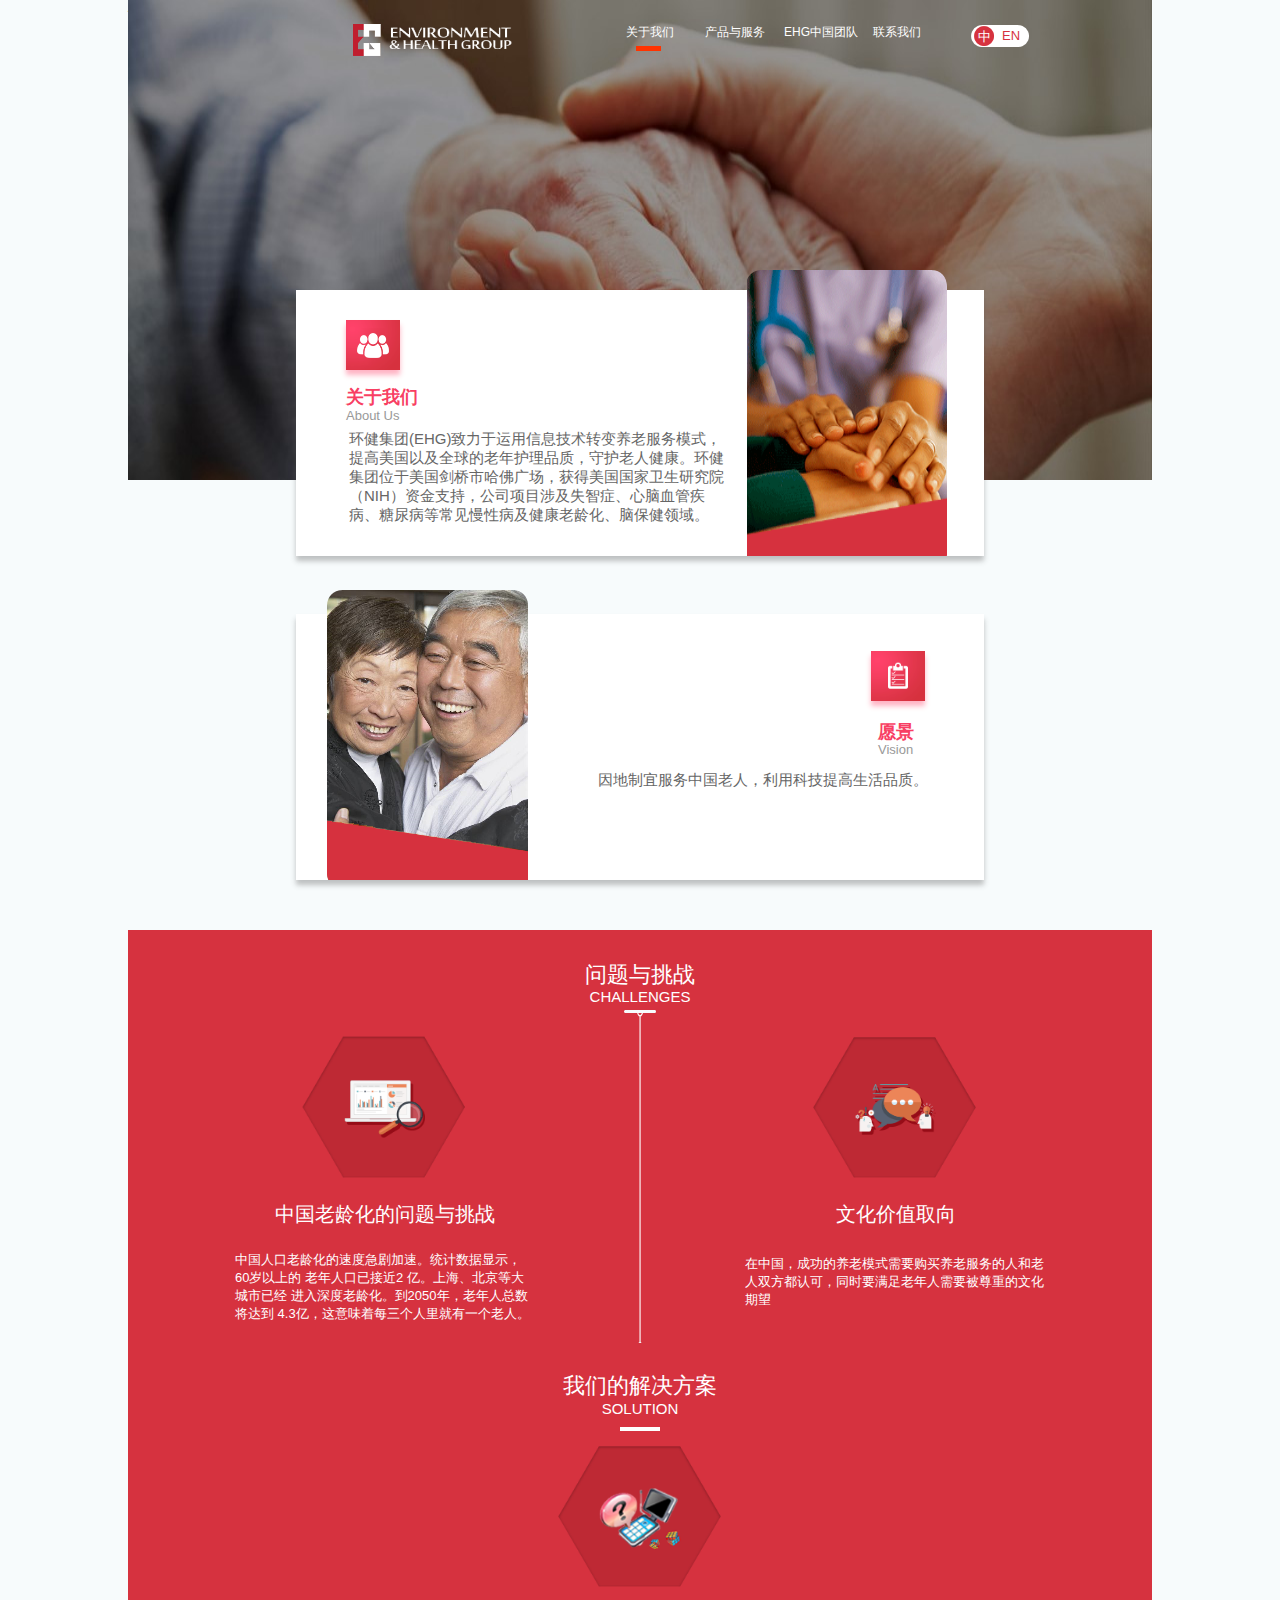
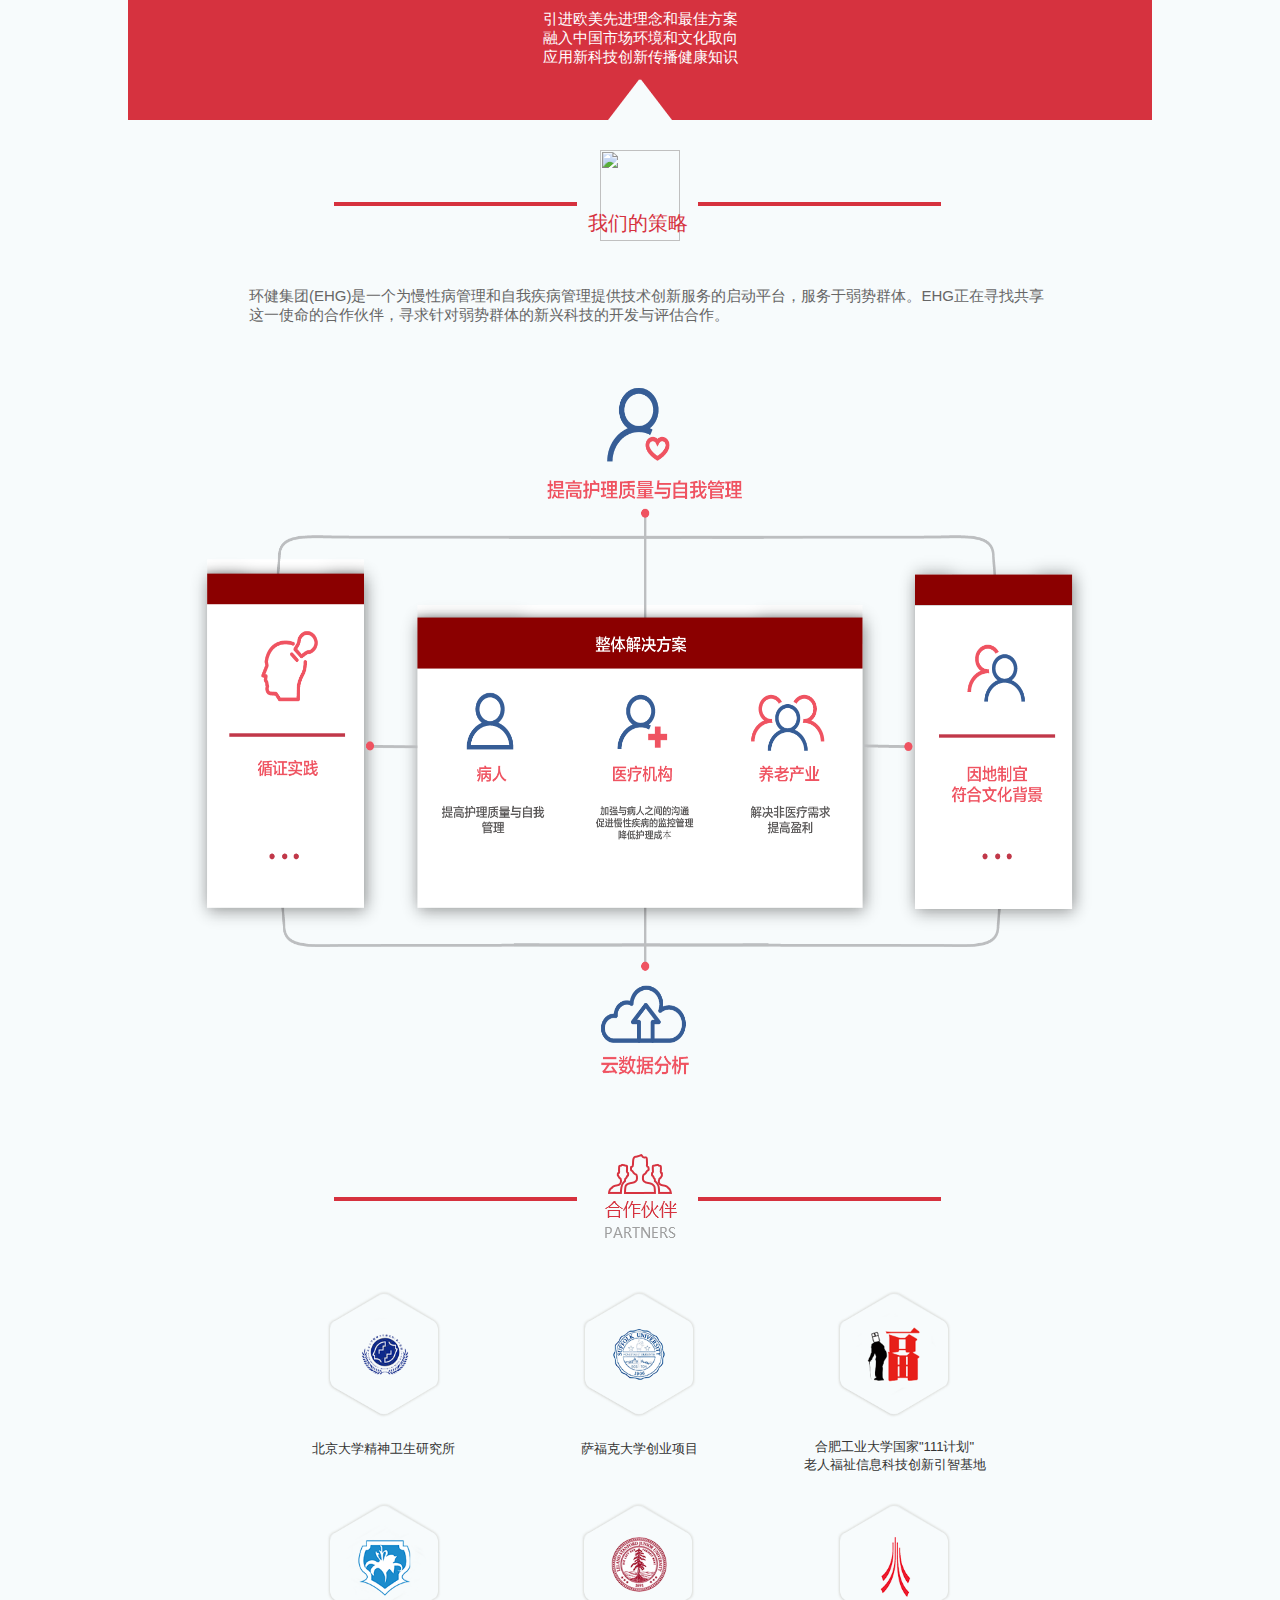
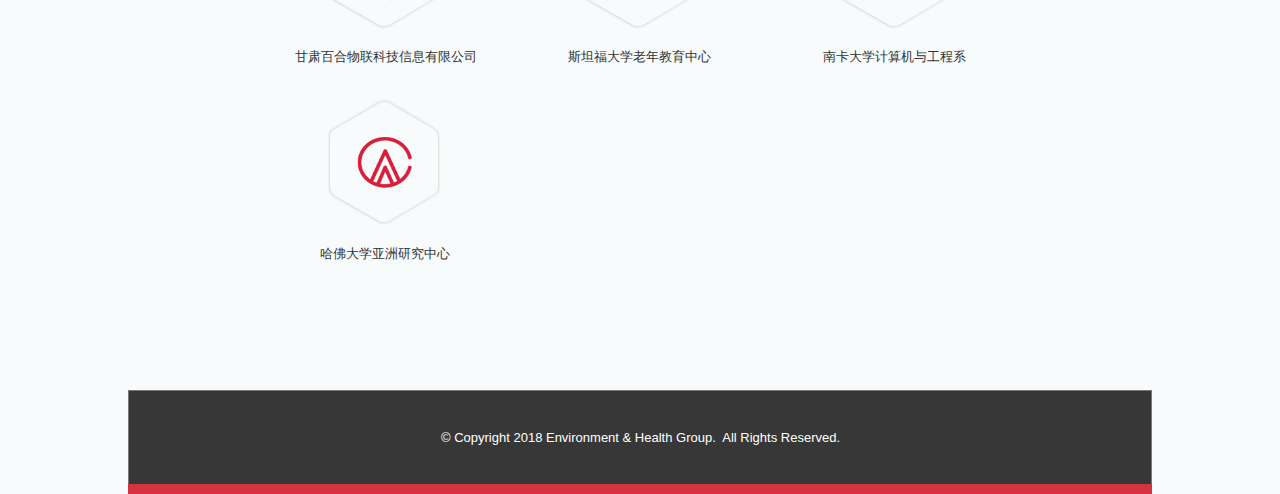
==== commit 3683353b: "update" ====
--- a/index.html
+++ b/index.html
@@ -113,7 +113,7 @@
         <img id="u16_img" class="img " src="resources/images/transparent.gif"/>
         <!-- Unnamed () -->
         <div id="u17" class="text">
-          <p><span>环健集团(EHG)致力于运用信息技术转变养老 服务模式，提高美国以及全球的老年护理品质，守护老人健康。环健集团位于美国剑桥市哈佛广场，获得美国国家卫生研究院（NIH）资金支持，公司项目涉及失智症、心脑血管疾病、糖尿病等常见慢性病及健康老龄化</span><span>、</span><span>脑保健领域。</span></p>
+          <p><span>环健集团(EHG)致力于运用信息技术转变养老服务模式，提高美国以及全球的老年护理品质，守护老人健康。环健集团位于美国剑桥市哈佛广场，获得美国国家卫生研究院（NIH）资金支持，公司项目涉及失智症、心脑血管疾病、糖尿病等常见慢性病及健康老龄化</span><span>、</span><span>脑保健领域。</span></p>
         </div>
       
         <div id="u150" class="text">
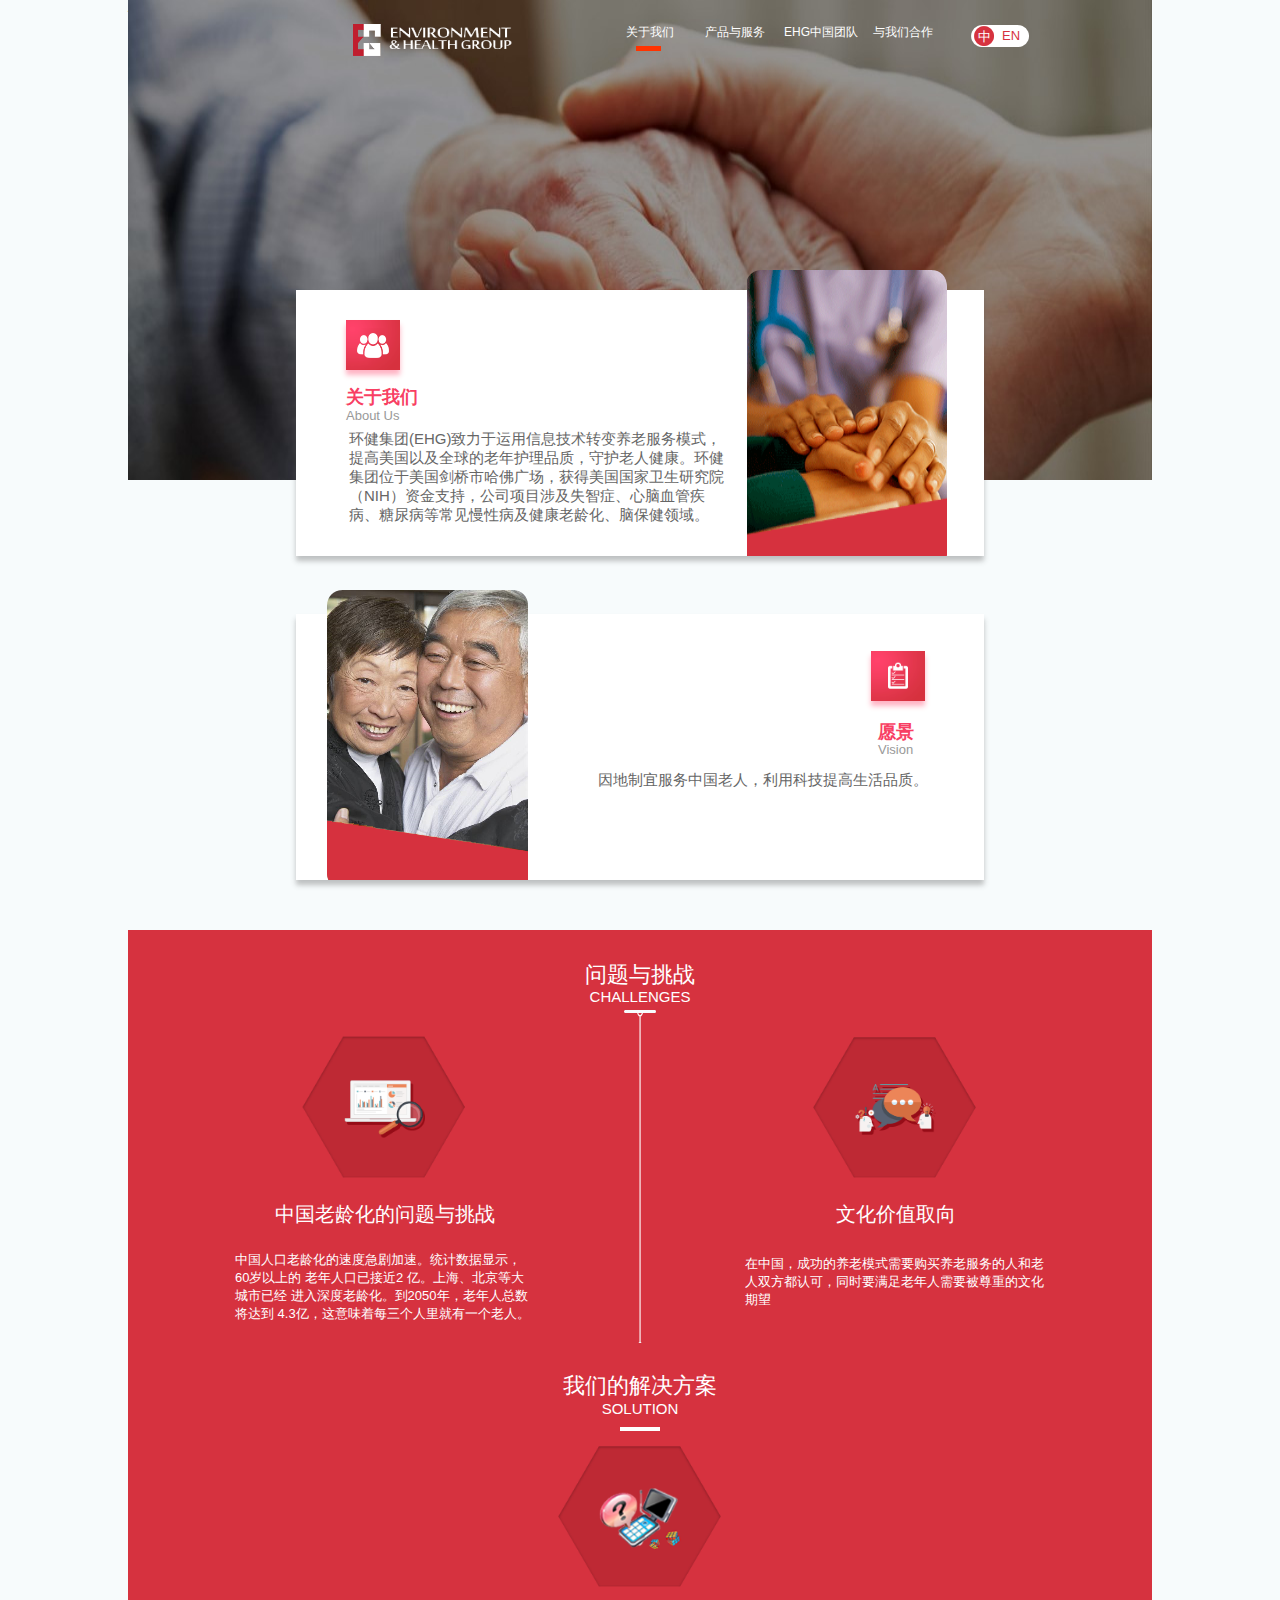
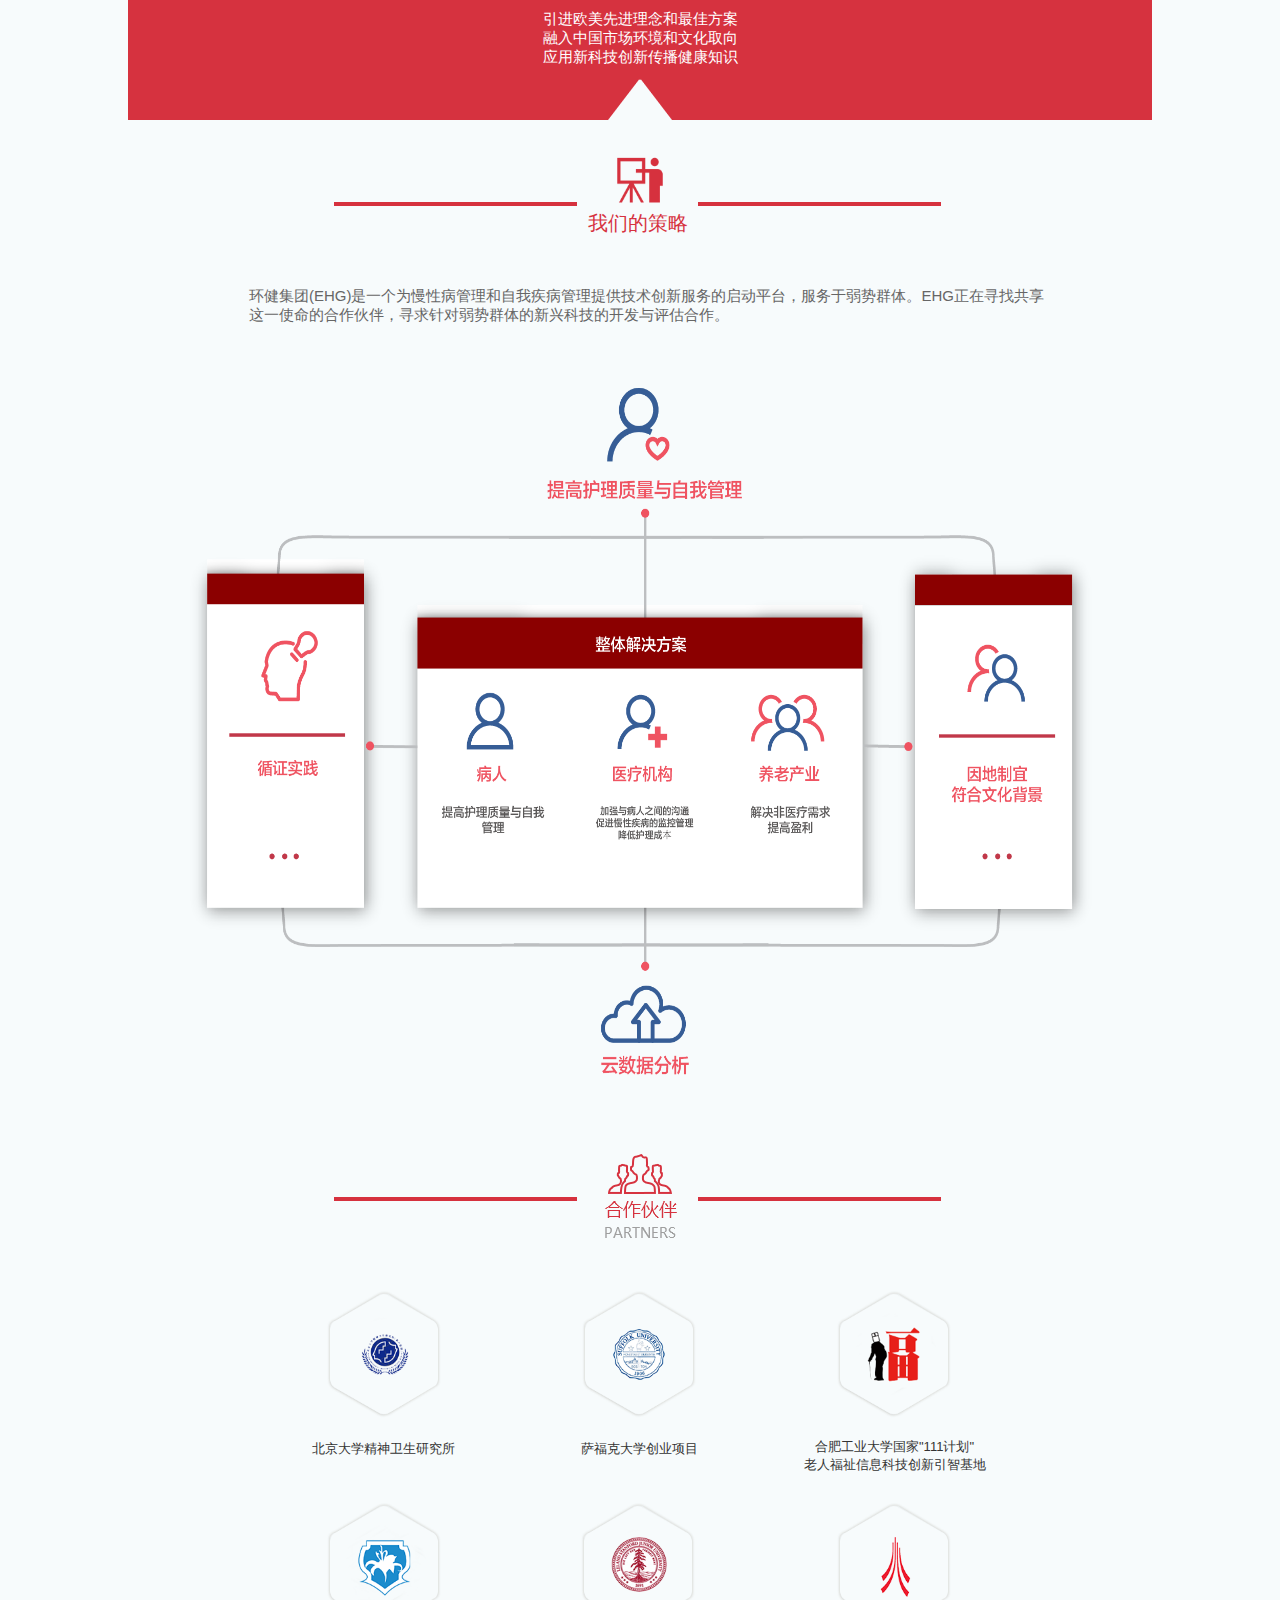
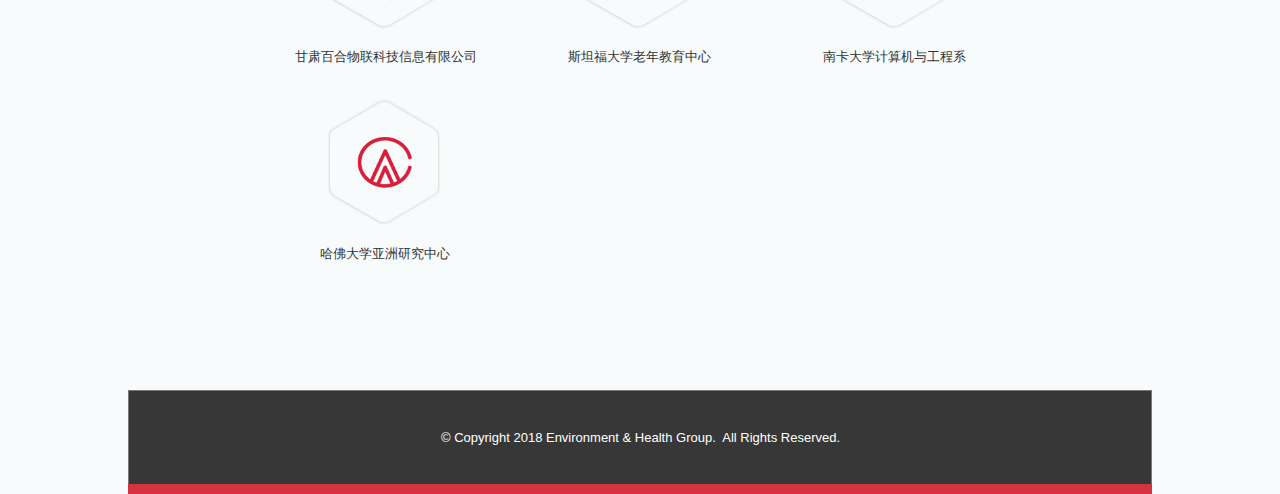
==== commit 62e2c959: "commit" ====
--- a/index.html
+++ b/index.html
@@ -449,7 +449,7 @@
         <img id="u88_img" class="img " src="resources/images/transparent.gif"/>
         <!-- Unnamed () -->
         <div id="u89" class="text">
-          <p><span>联系我们</span></p>
+          <p><span>与我们合作</span></p>
         </div>
       </div>
 
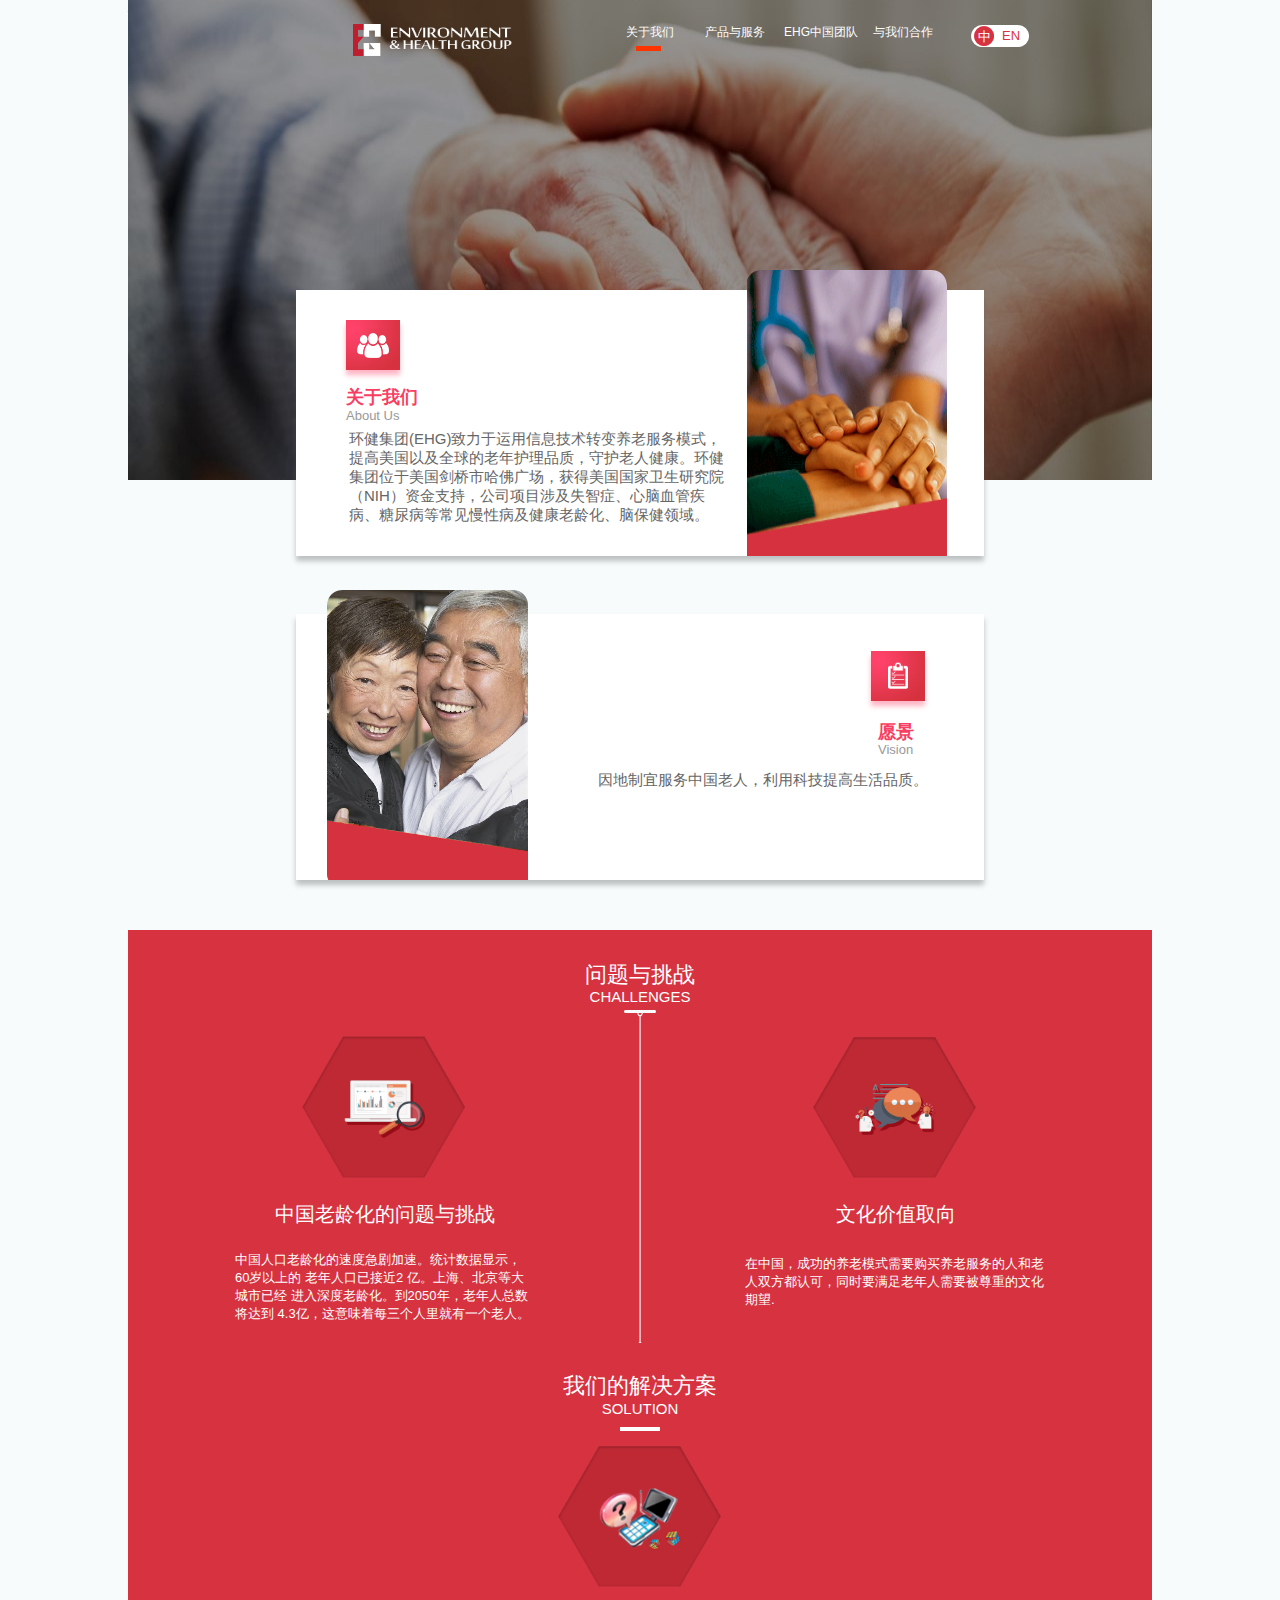
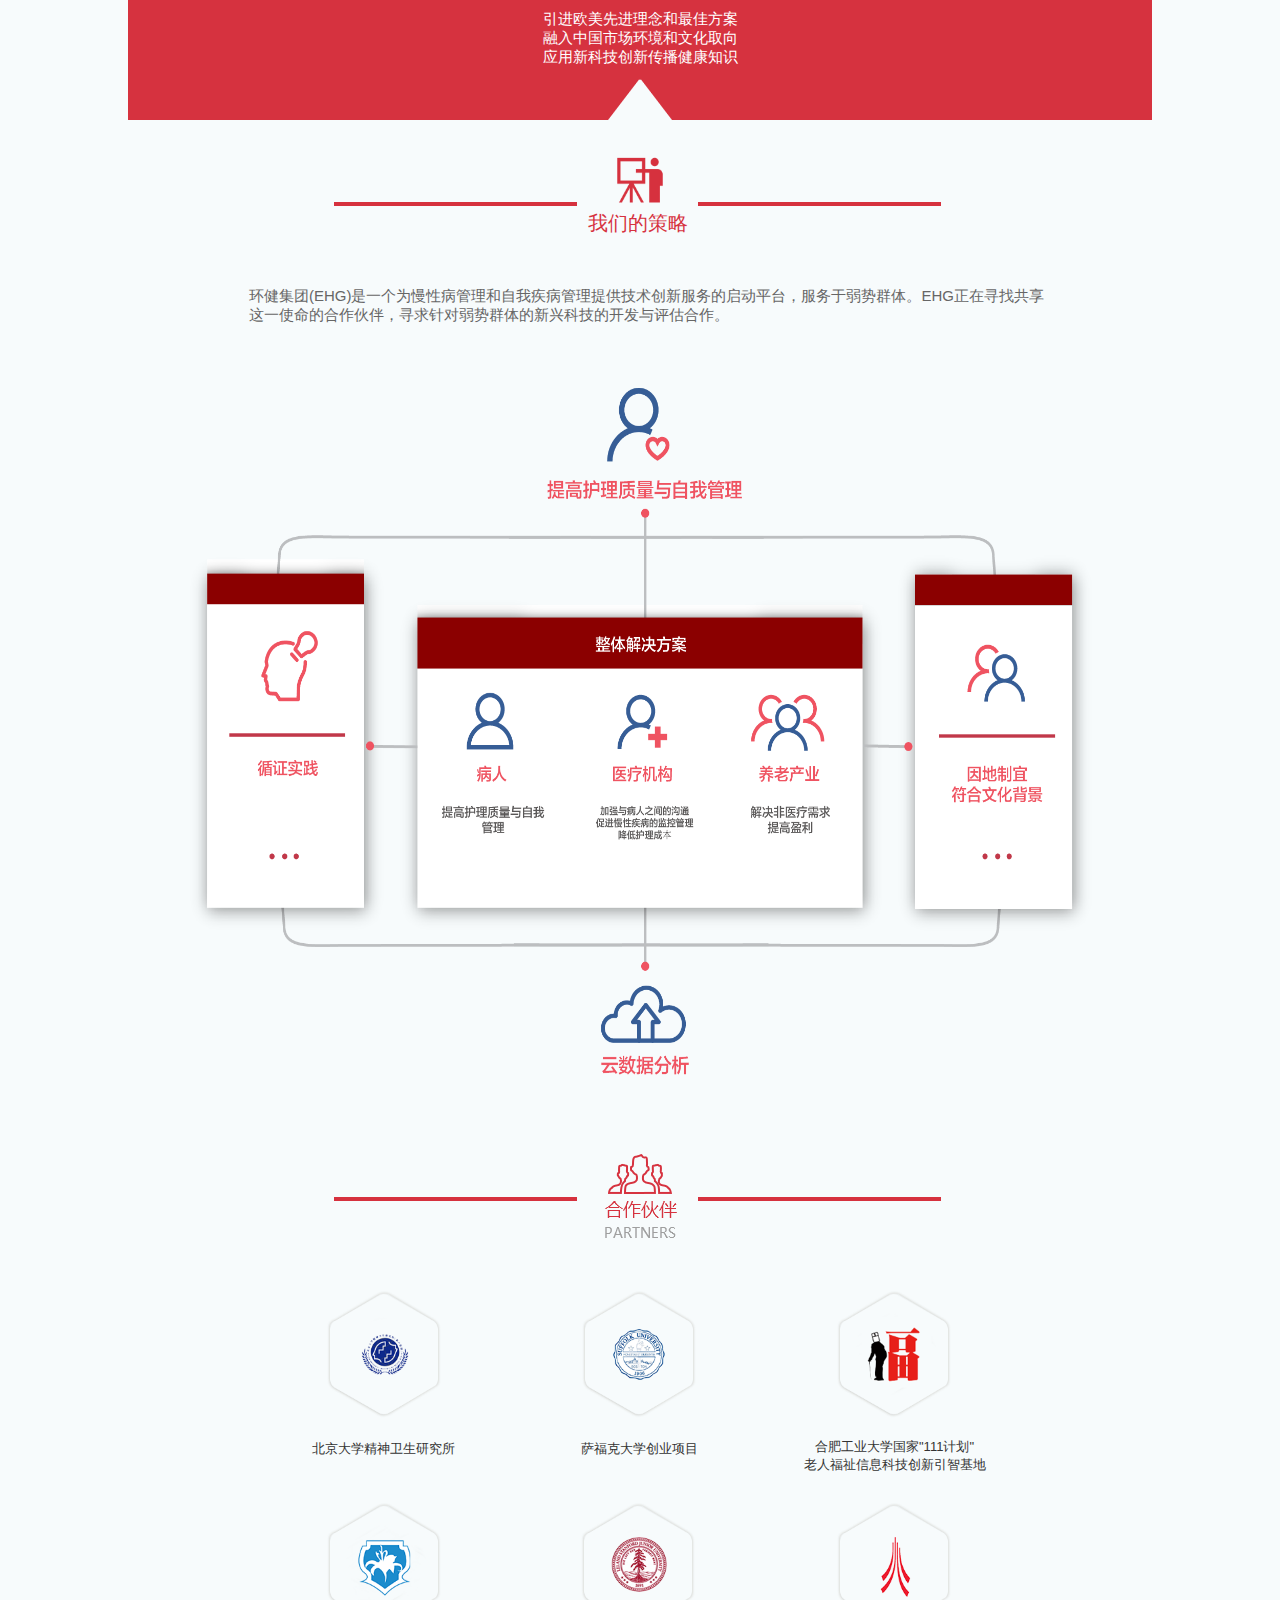
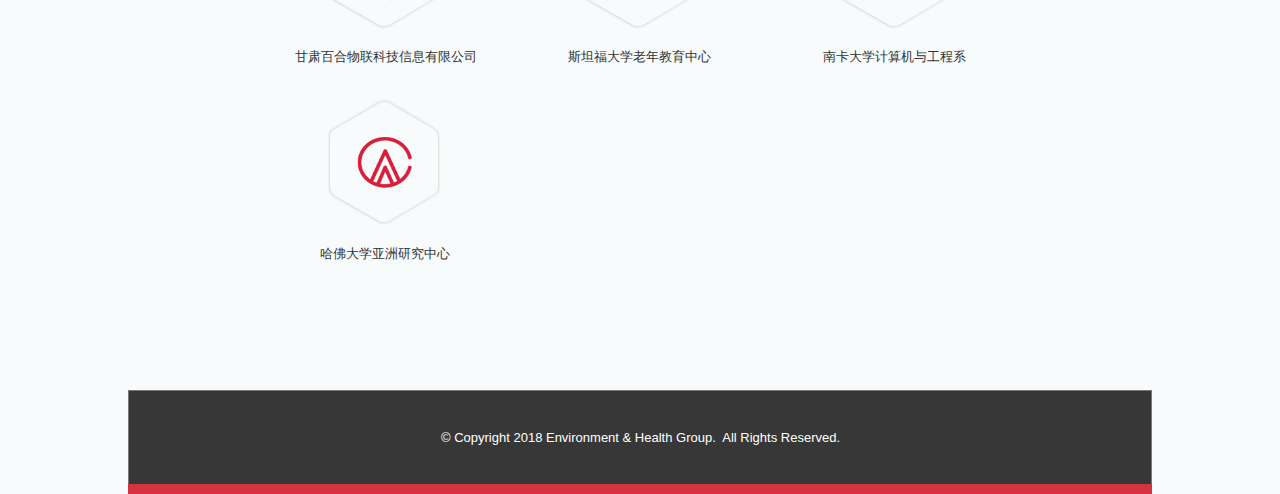
==== commit fb049c98: "commit" ====
--- a/index.html
+++ b/index.html
@@ -221,7 +221,7 @@
         <img id="u40_img" class="img " src="resources/images/transparent.gif"/>
         <!-- Unnamed () -->
         <div id="u41" class="text">
-          <p><span>在中国，成功的养老模式需要购买养老服务的人和老人双方都认可，同时要满足老年人需要被尊重的文化期望</span></p>
+          <p><span>在中国，成功的养老模式需要购买养老服务的人和老人双方都认可，同时要满足老年人需要被尊重的文化期望.</span></p>
         </div>
       </div>
 
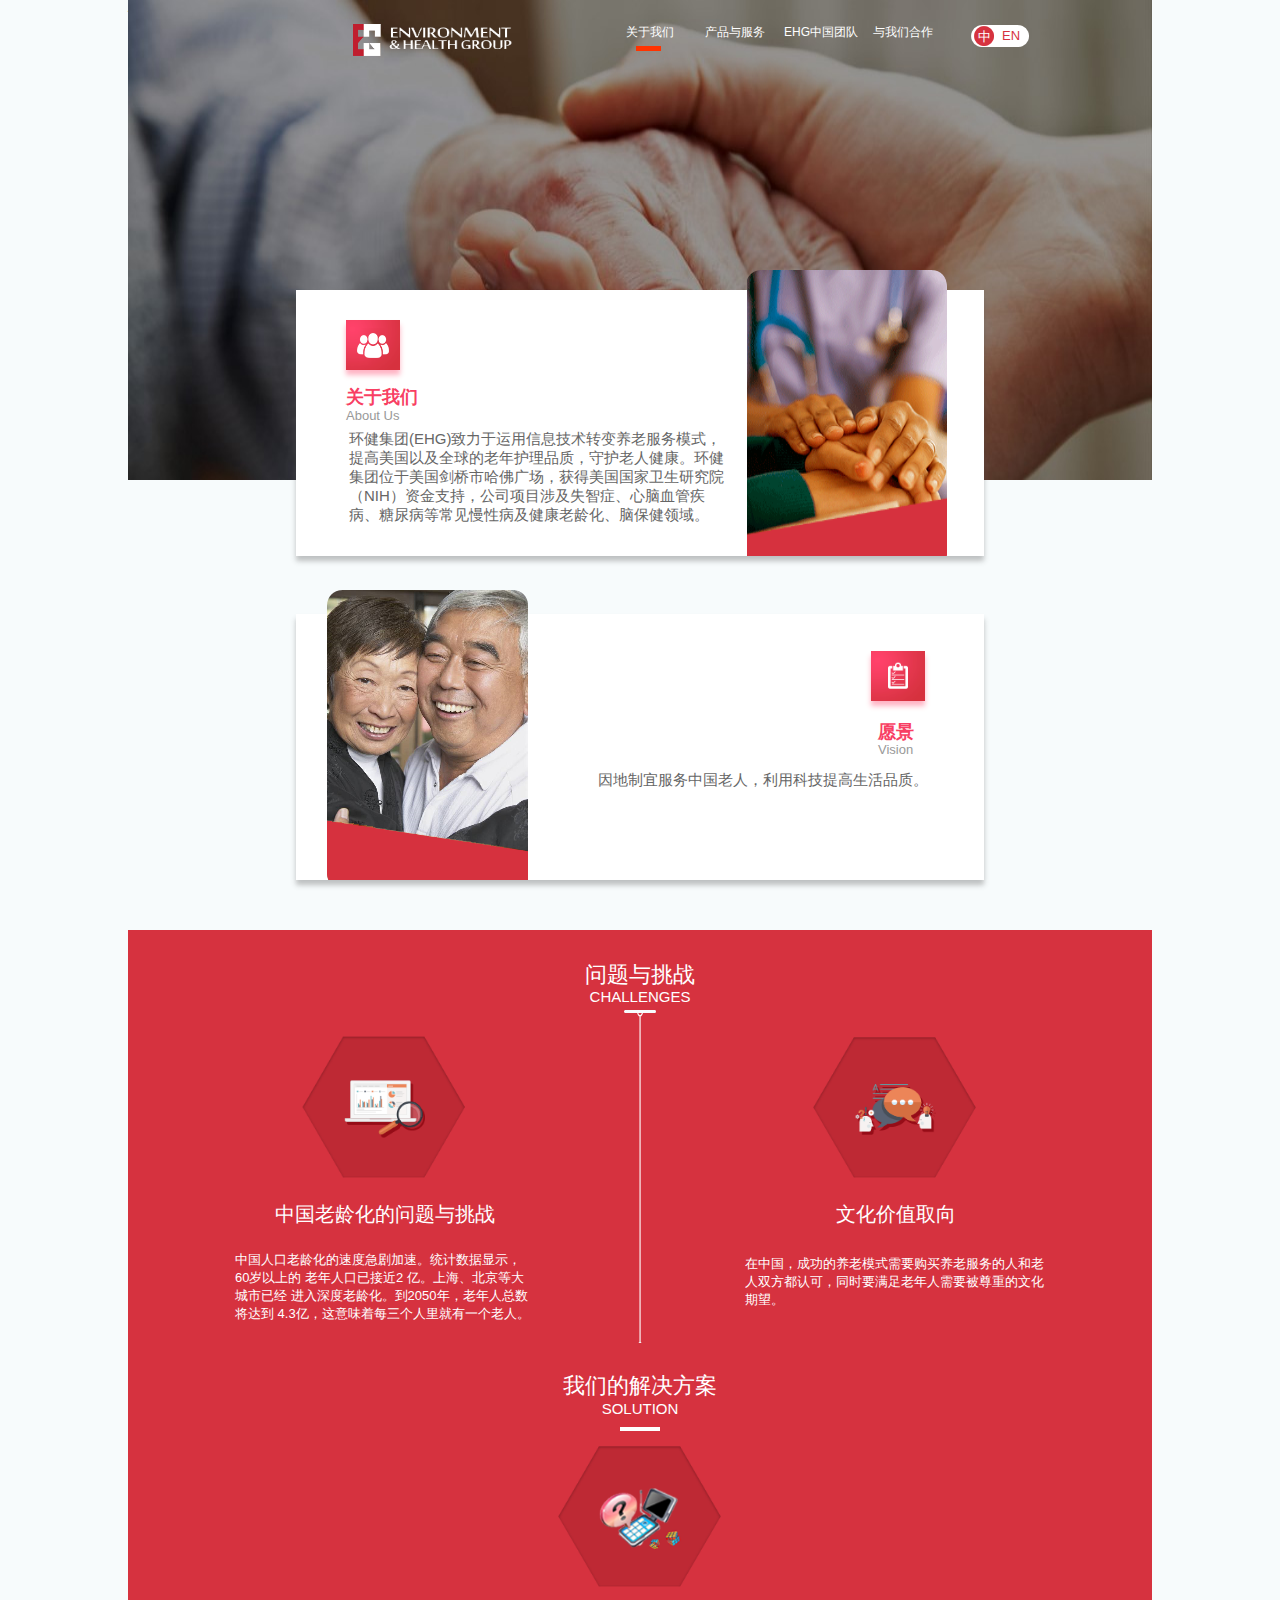
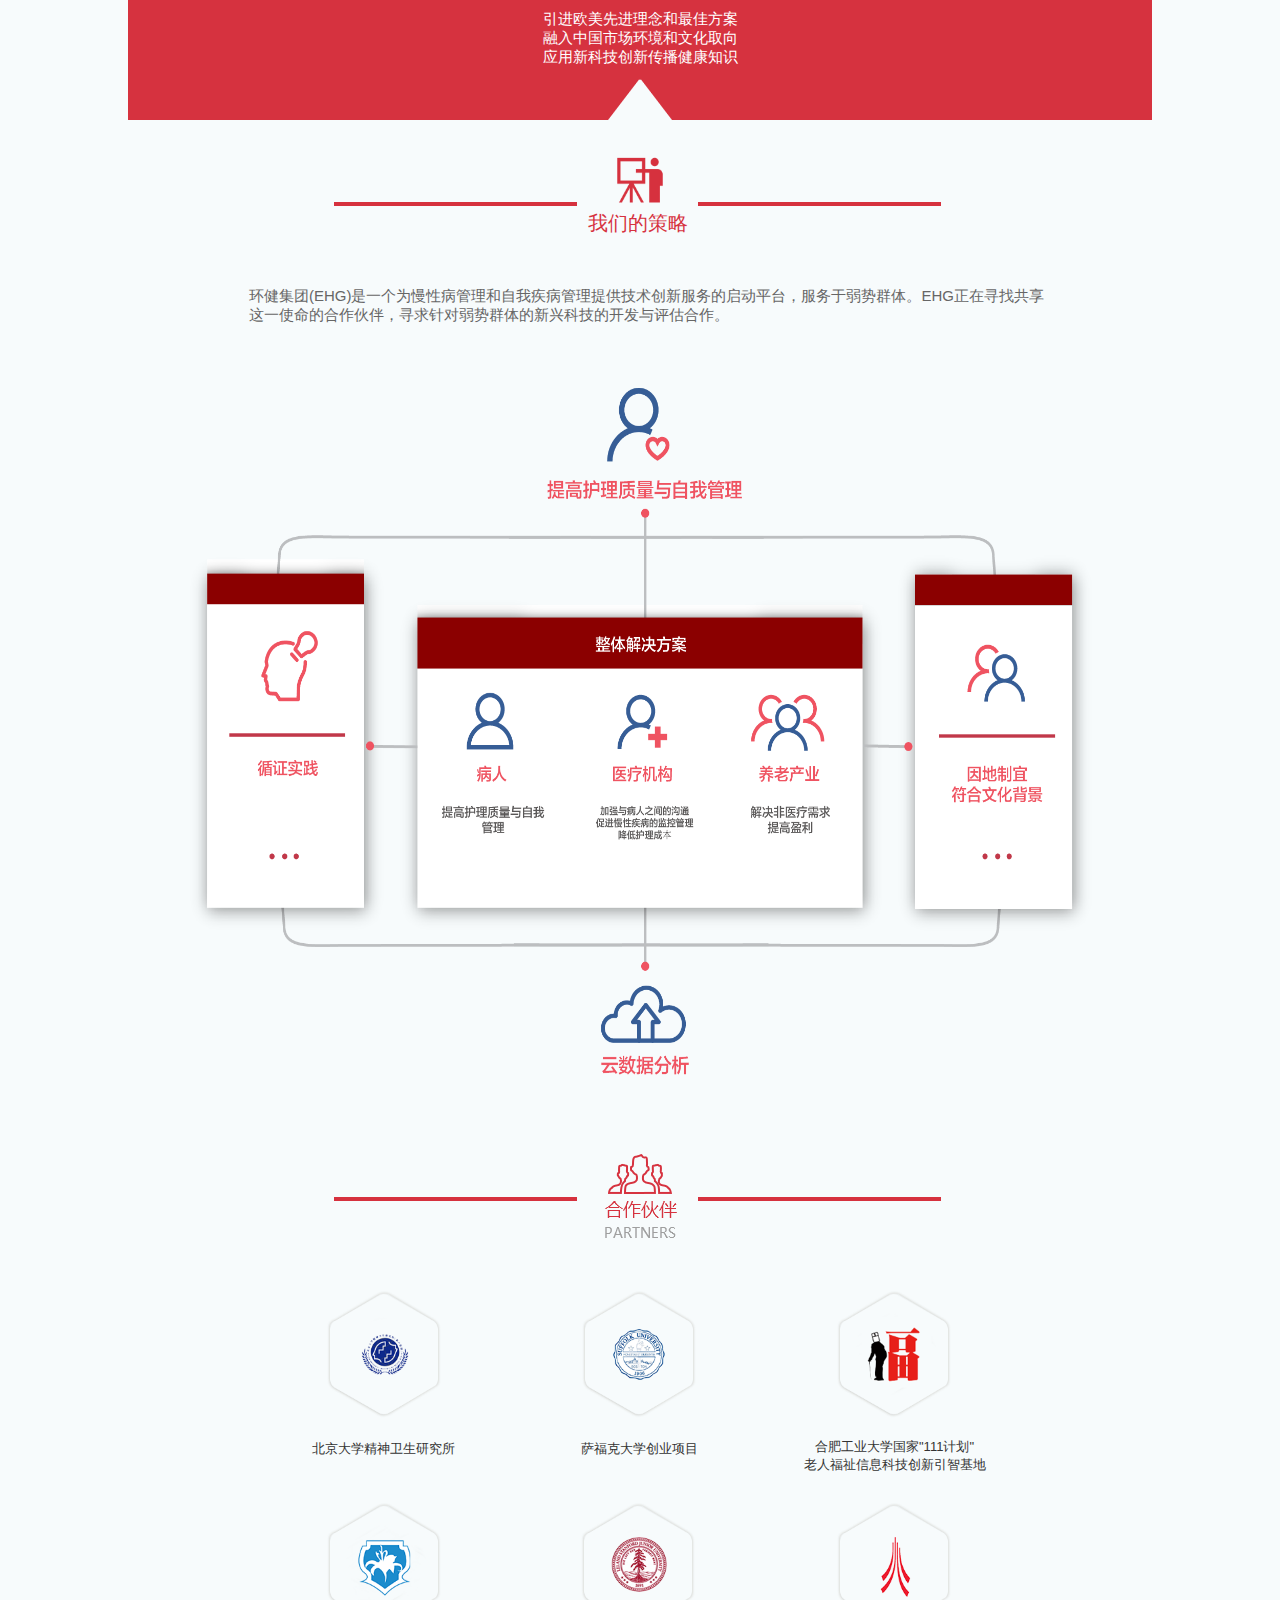
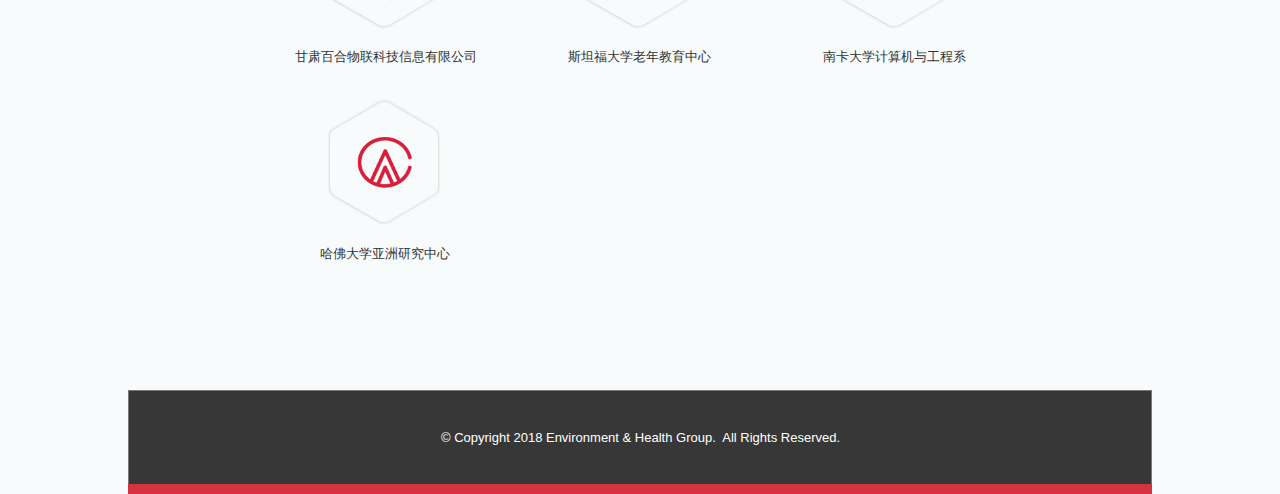
==== commit c9cd9872: "commit" ====
--- a/index.html
+++ b/index.html
@@ -221,7 +221,7 @@
         <img id="u40_img" class="img " src="resources/images/transparent.gif"/>
         <!-- Unnamed () -->
         <div id="u41" class="text">
-          <p><span>在中国，成功的养老模式需要购买养老服务的人和老人双方都认可，同时要满足老年人需要被尊重的文化期望.</span></p>
+          <p><span>在中国，成功的养老模式需要购买养老服务的人和老人双方都认可，同时要满足老年人需要被尊重的文化期望。</span></p>
         </div>
       </div>
 
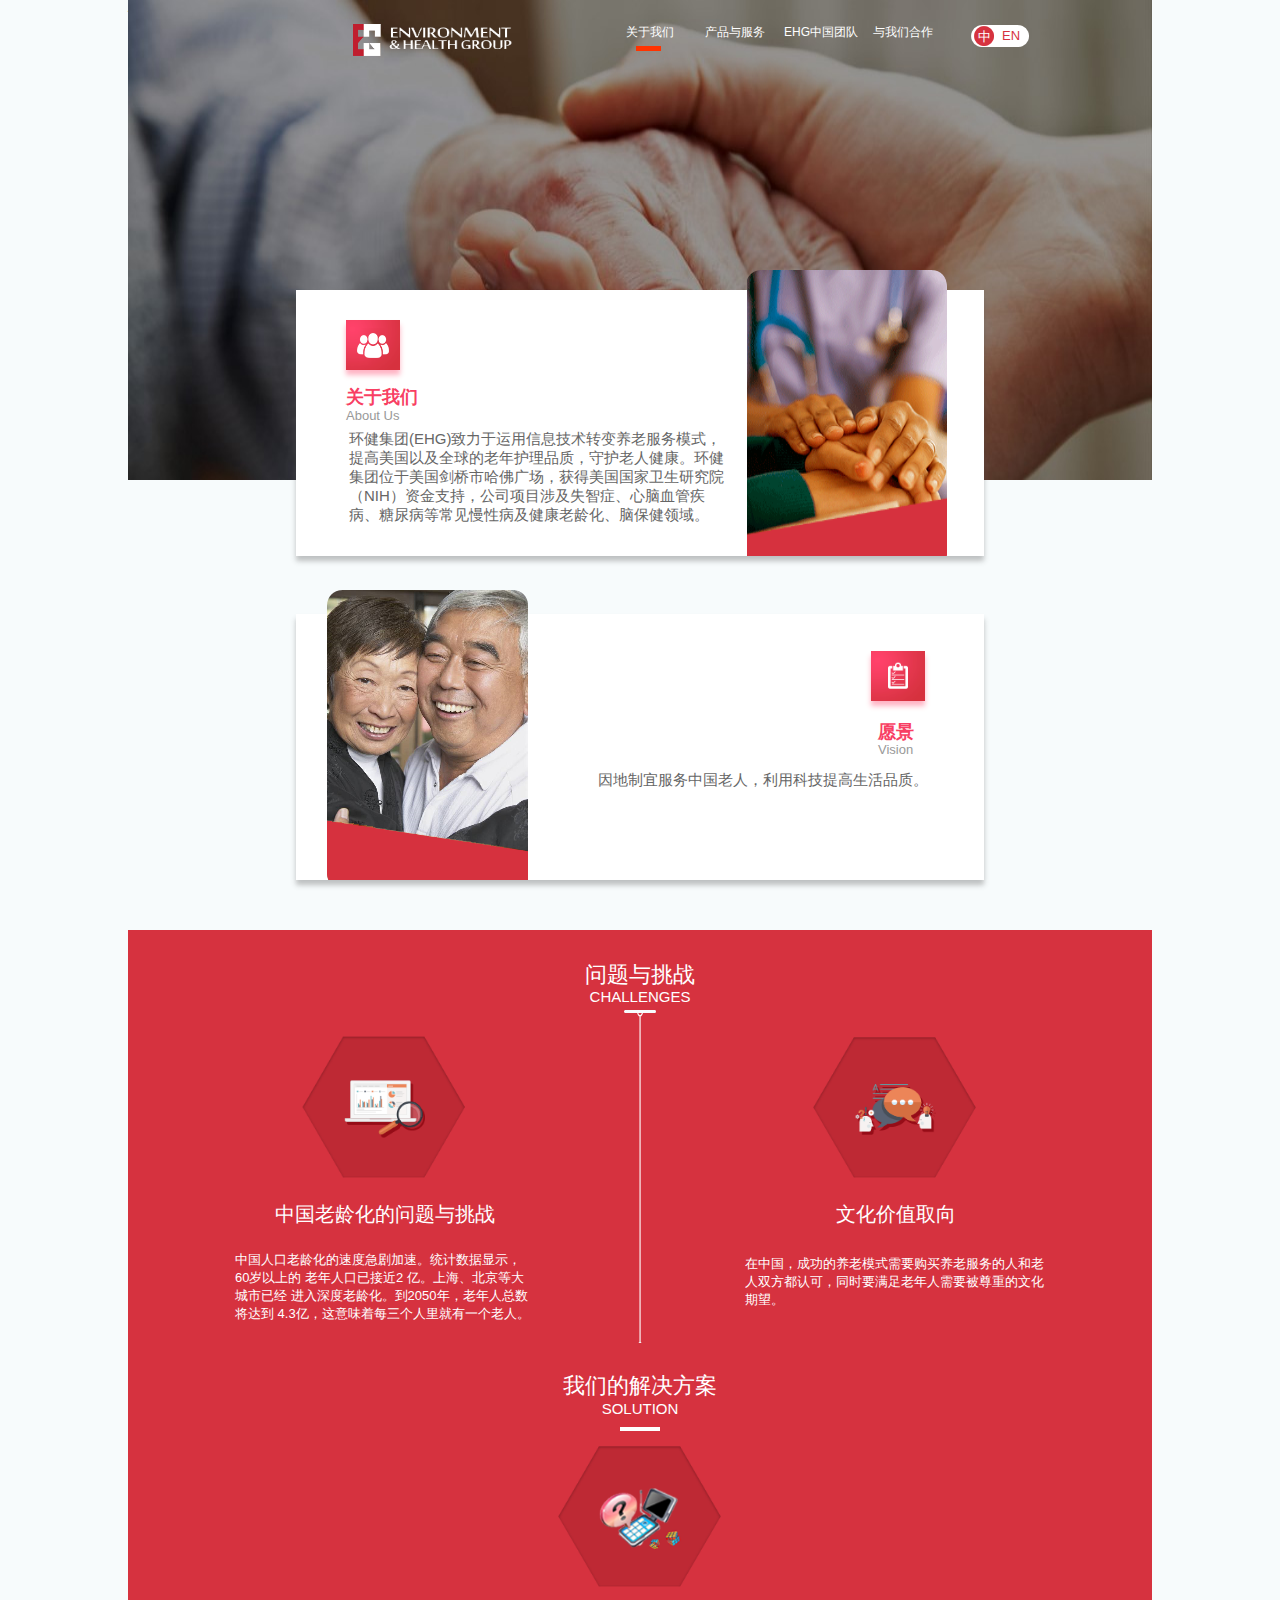
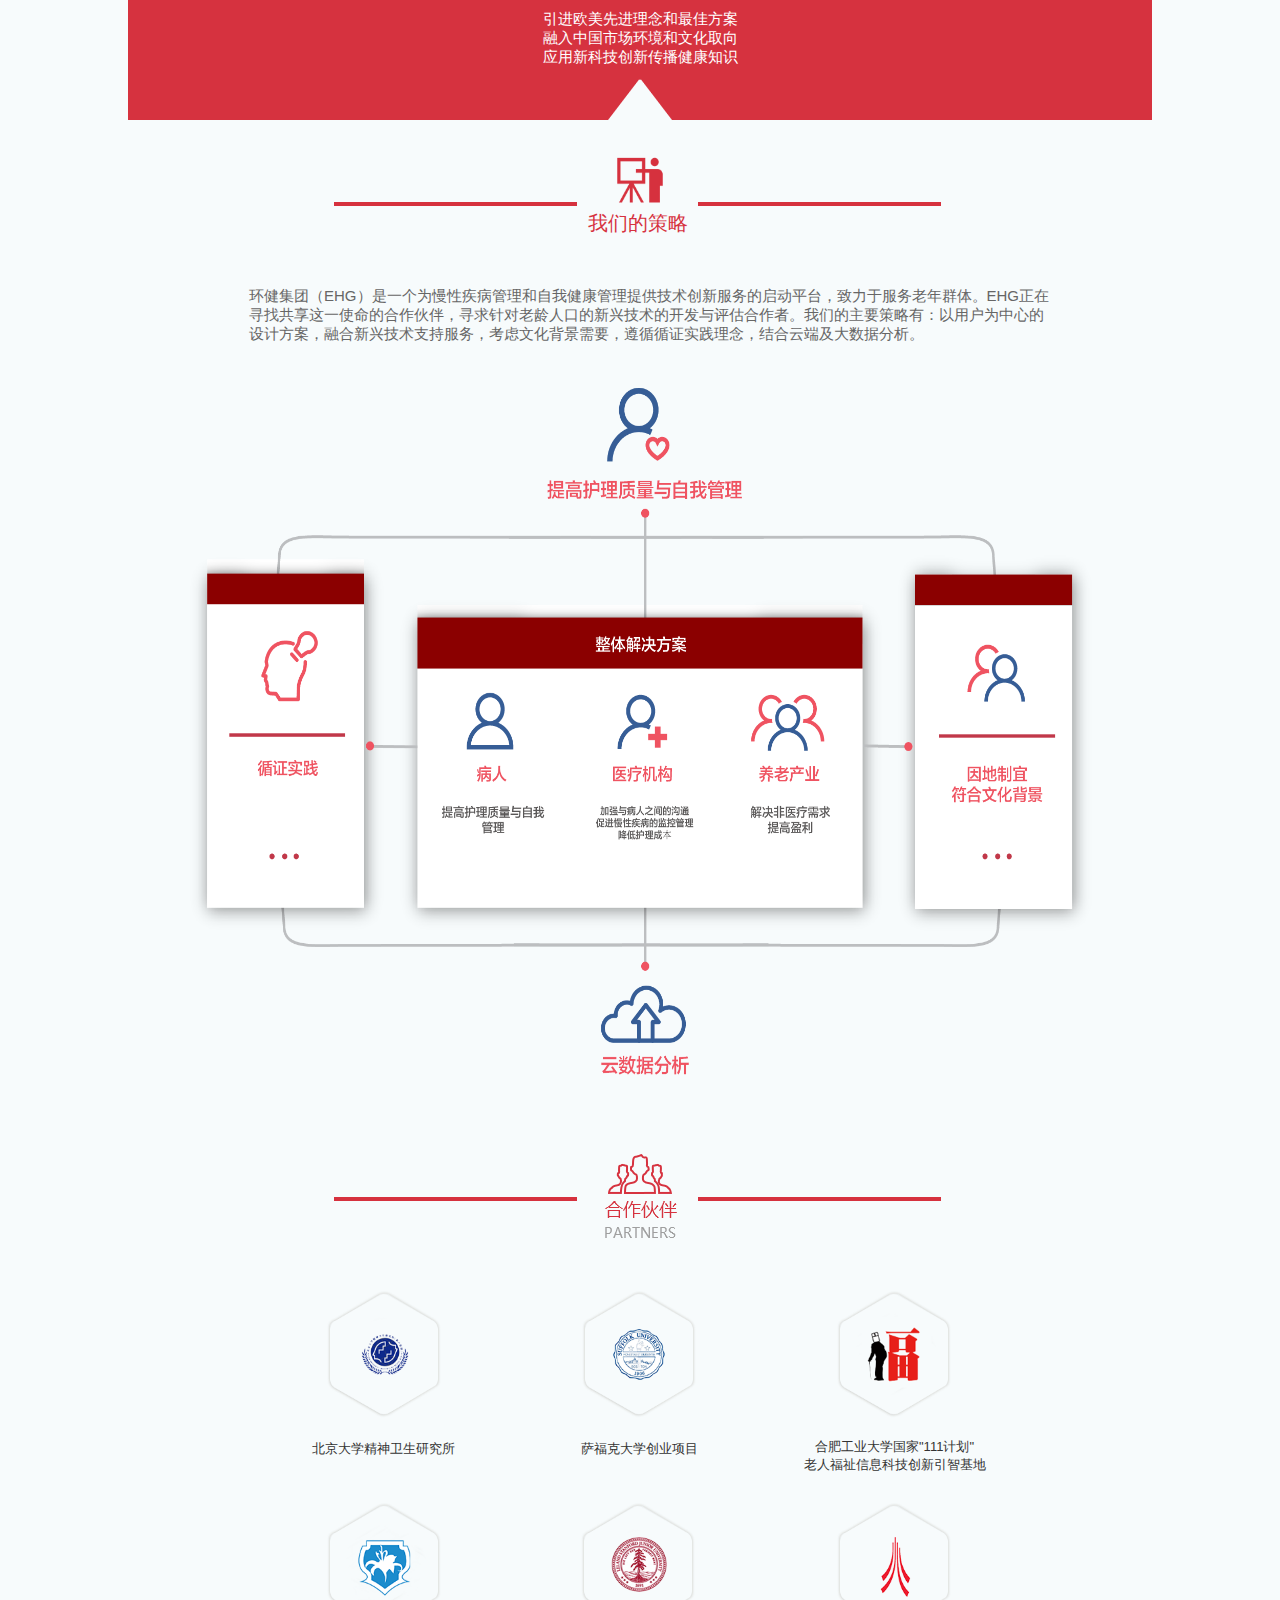
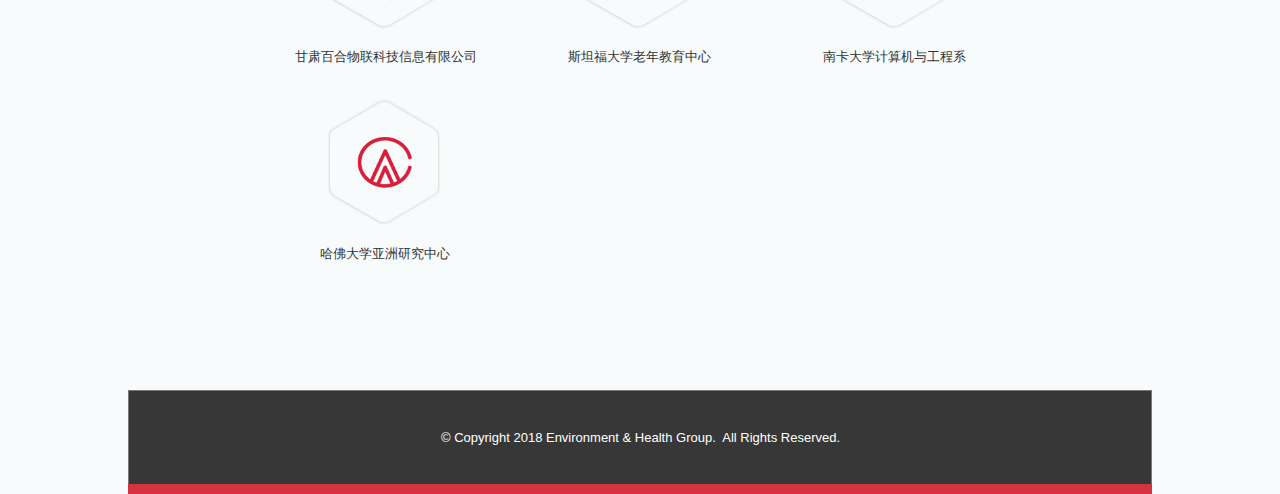
==== commit ffab9d31: "bio" ====
--- a/index.html
+++ b/index.html
@@ -117,7 +117,7 @@
         </div>
       
         <div id="u150" class="text">
-          <p><span>环健集团(EHG)是一个为慢性病管理和自我疾病管理提供技术创新服务的启动平台，服务于弱势群体。EHG正在寻找共享这一使命的合作伙伴，寻求针对弱势群体的新兴科技的开发与评估合作。</span></p>
+          <p><span>环健集团（EHG）是一个为慢性疾病管理和自我健康管理提供技术创新服务的启动平台，致力于服务老年群体。EHG正在寻找共享这一使命的合作伙伴，寻求针对老龄人口的新兴技术的开发与评估合作者。我们的主要策略有：以用户为中心的设计方案，融合新兴技术支持服务，考虑文化背景需要，遵循循证实践理念，结合云端及大数据分析。</span></p>
         </div>
     
       </div>
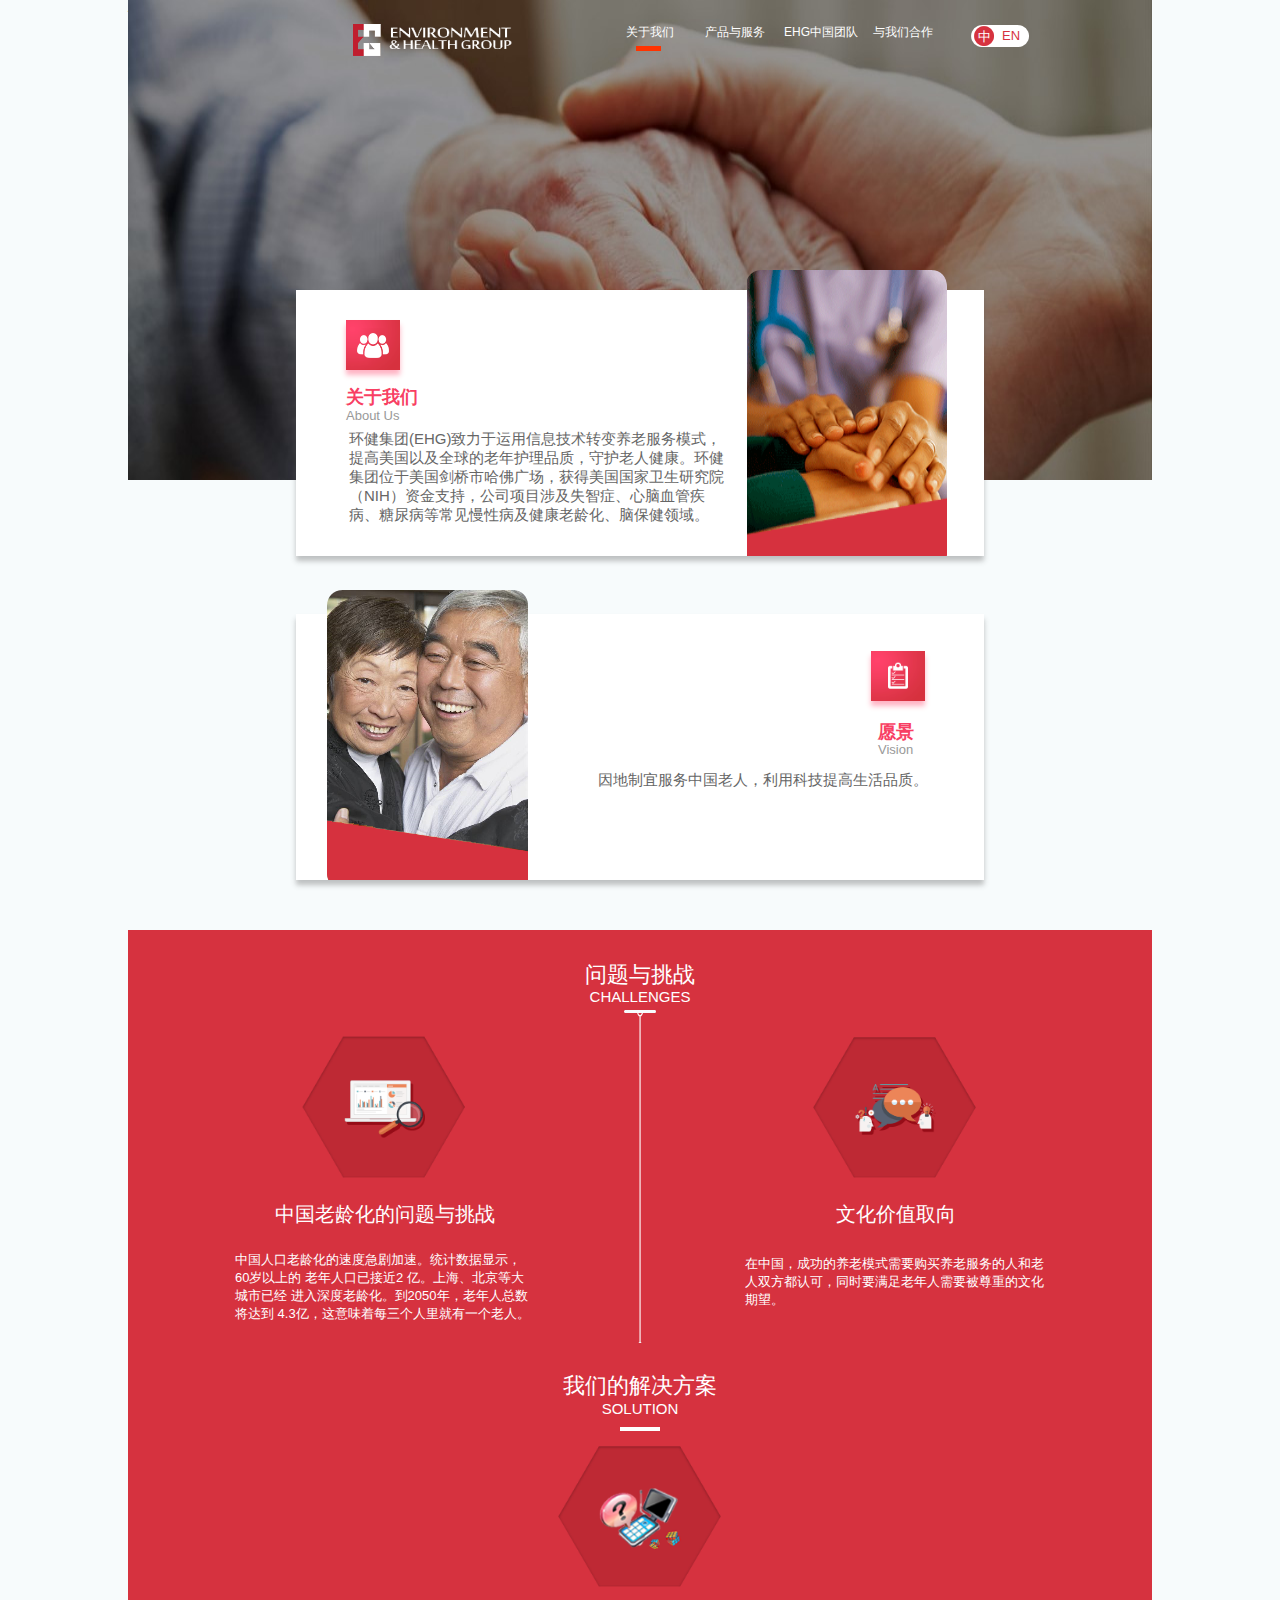
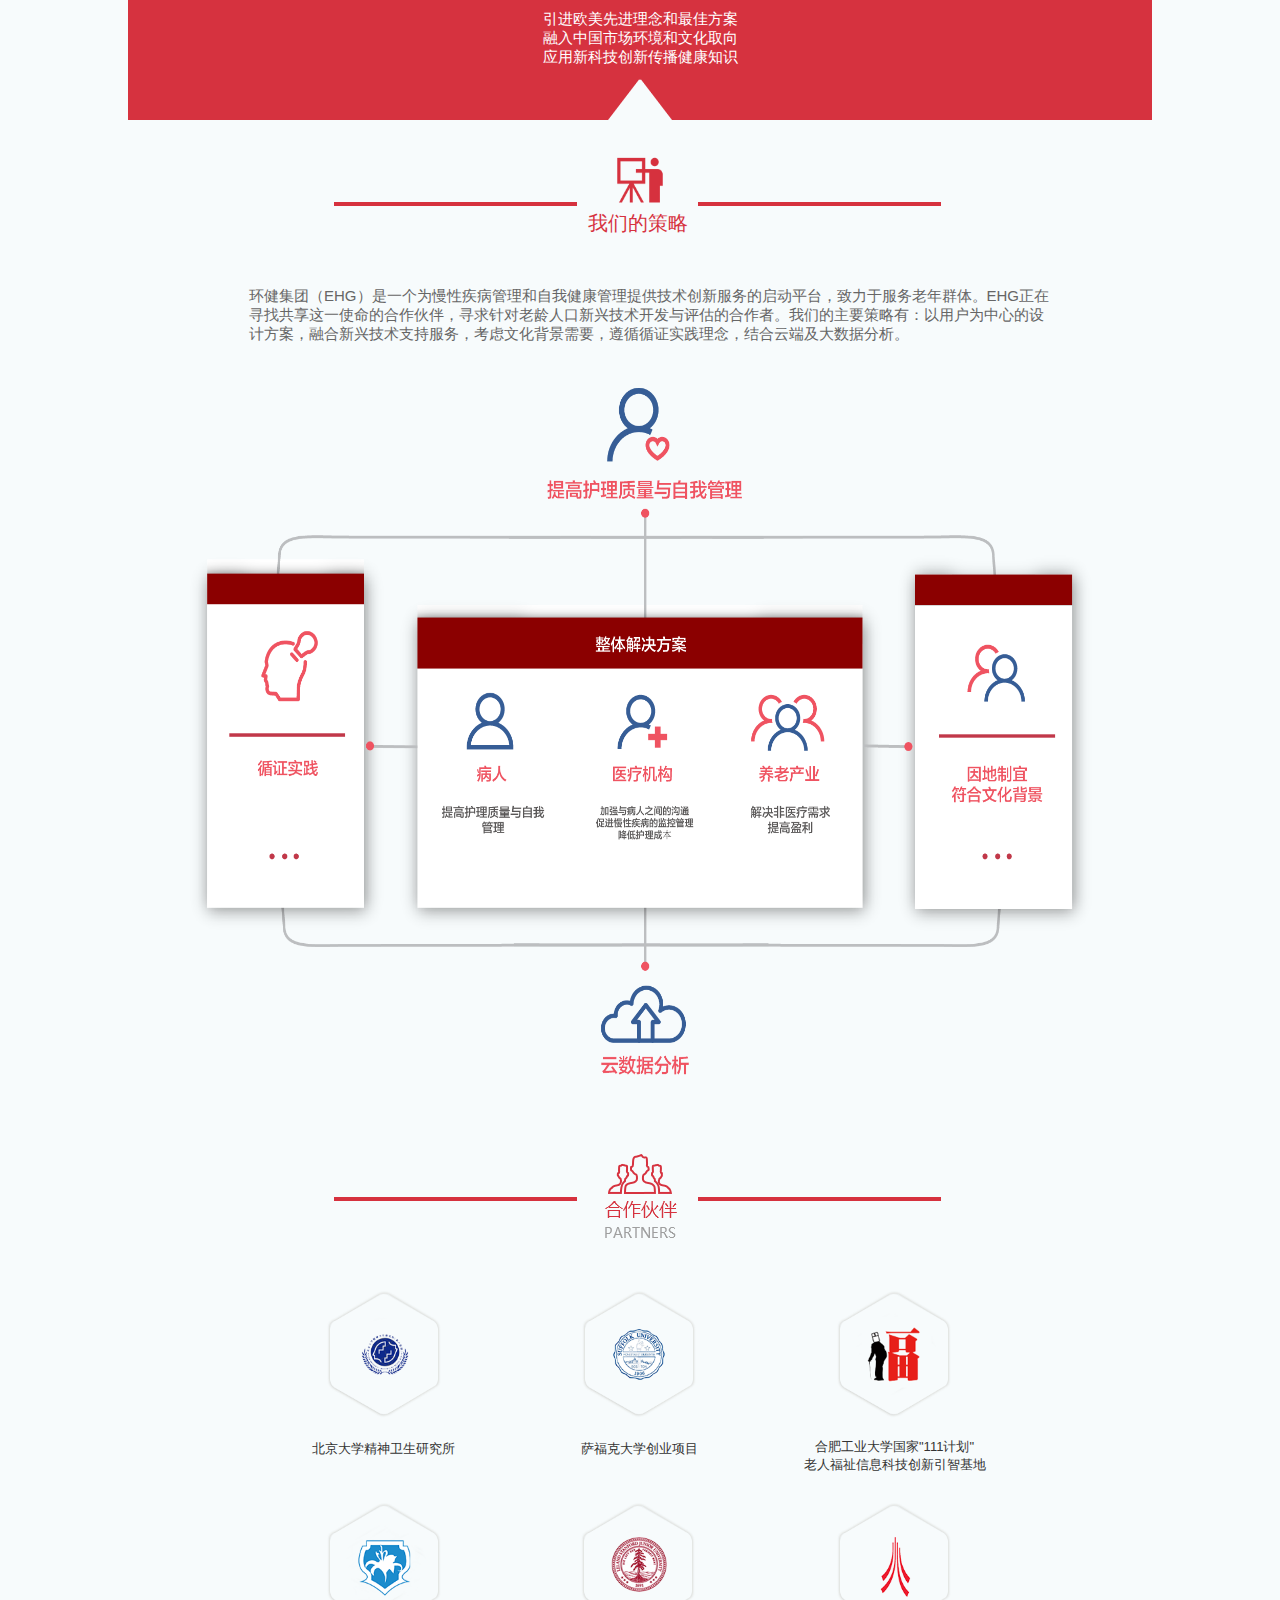
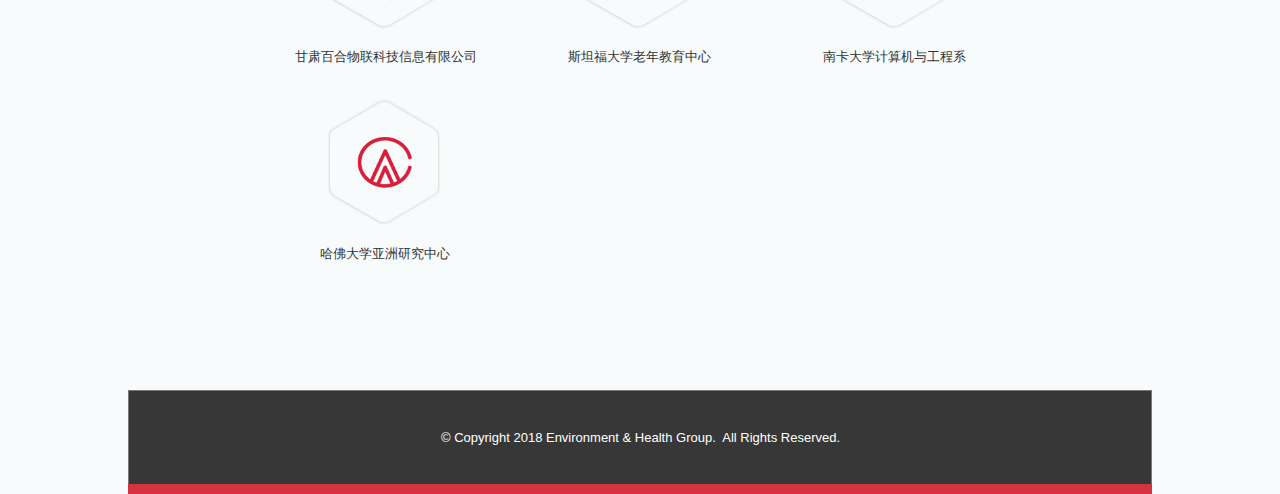
==== commit 77505e12: "approach" ====
--- a/index.html
+++ b/index.html
@@ -117,7 +117,7 @@
         </div>
       
         <div id="u150" class="text">
-          <p><span>环健集团（EHG）是一个为慢性疾病管理和自我健康管理提供技术创新服务的启动平台，致力于服务老年群体。EHG正在寻找共享这一使命的合作伙伴，寻求针对老龄人口的新兴技术的开发与评估合作者。我们的主要策略有：以用户为中心的设计方案，融合新兴技术支持服务，考虑文化背景需要，遵循循证实践理念，结合云端及大数据分析。</span></p>
+          <p><span>环健集团（EHG）是一个为慢性疾病管理和自我健康管理提供技术创新服务的启动平台，致力于服务老年群体。EHG正在寻找共享这一使命的合作伙伴，寻求针对老龄人口新兴技术开发与评估的合作者。我们的主要策略有：以用户为中心的设计方案，融合新兴技术支持服务，考虑文化背景需要，遵循循证实践理念，结合云端及大数据分析。</span></p>
         </div>
     
       </div>
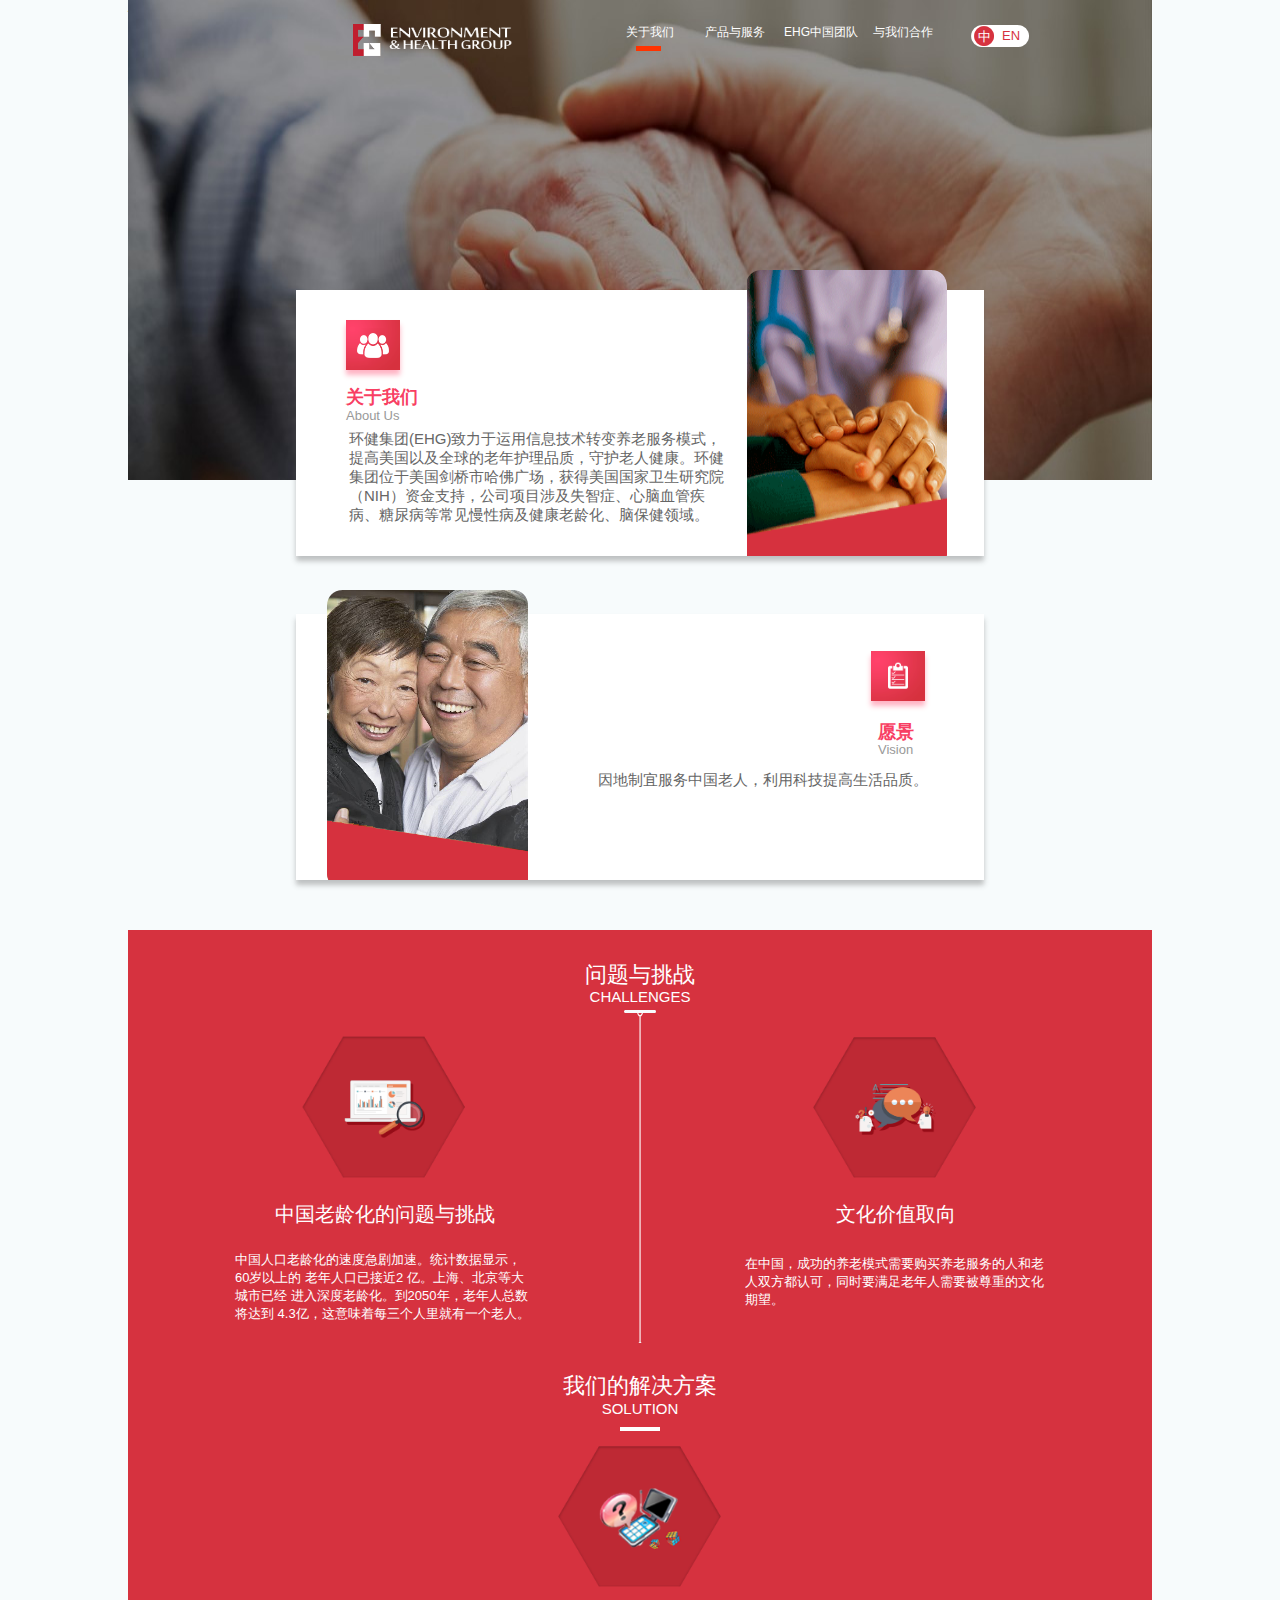
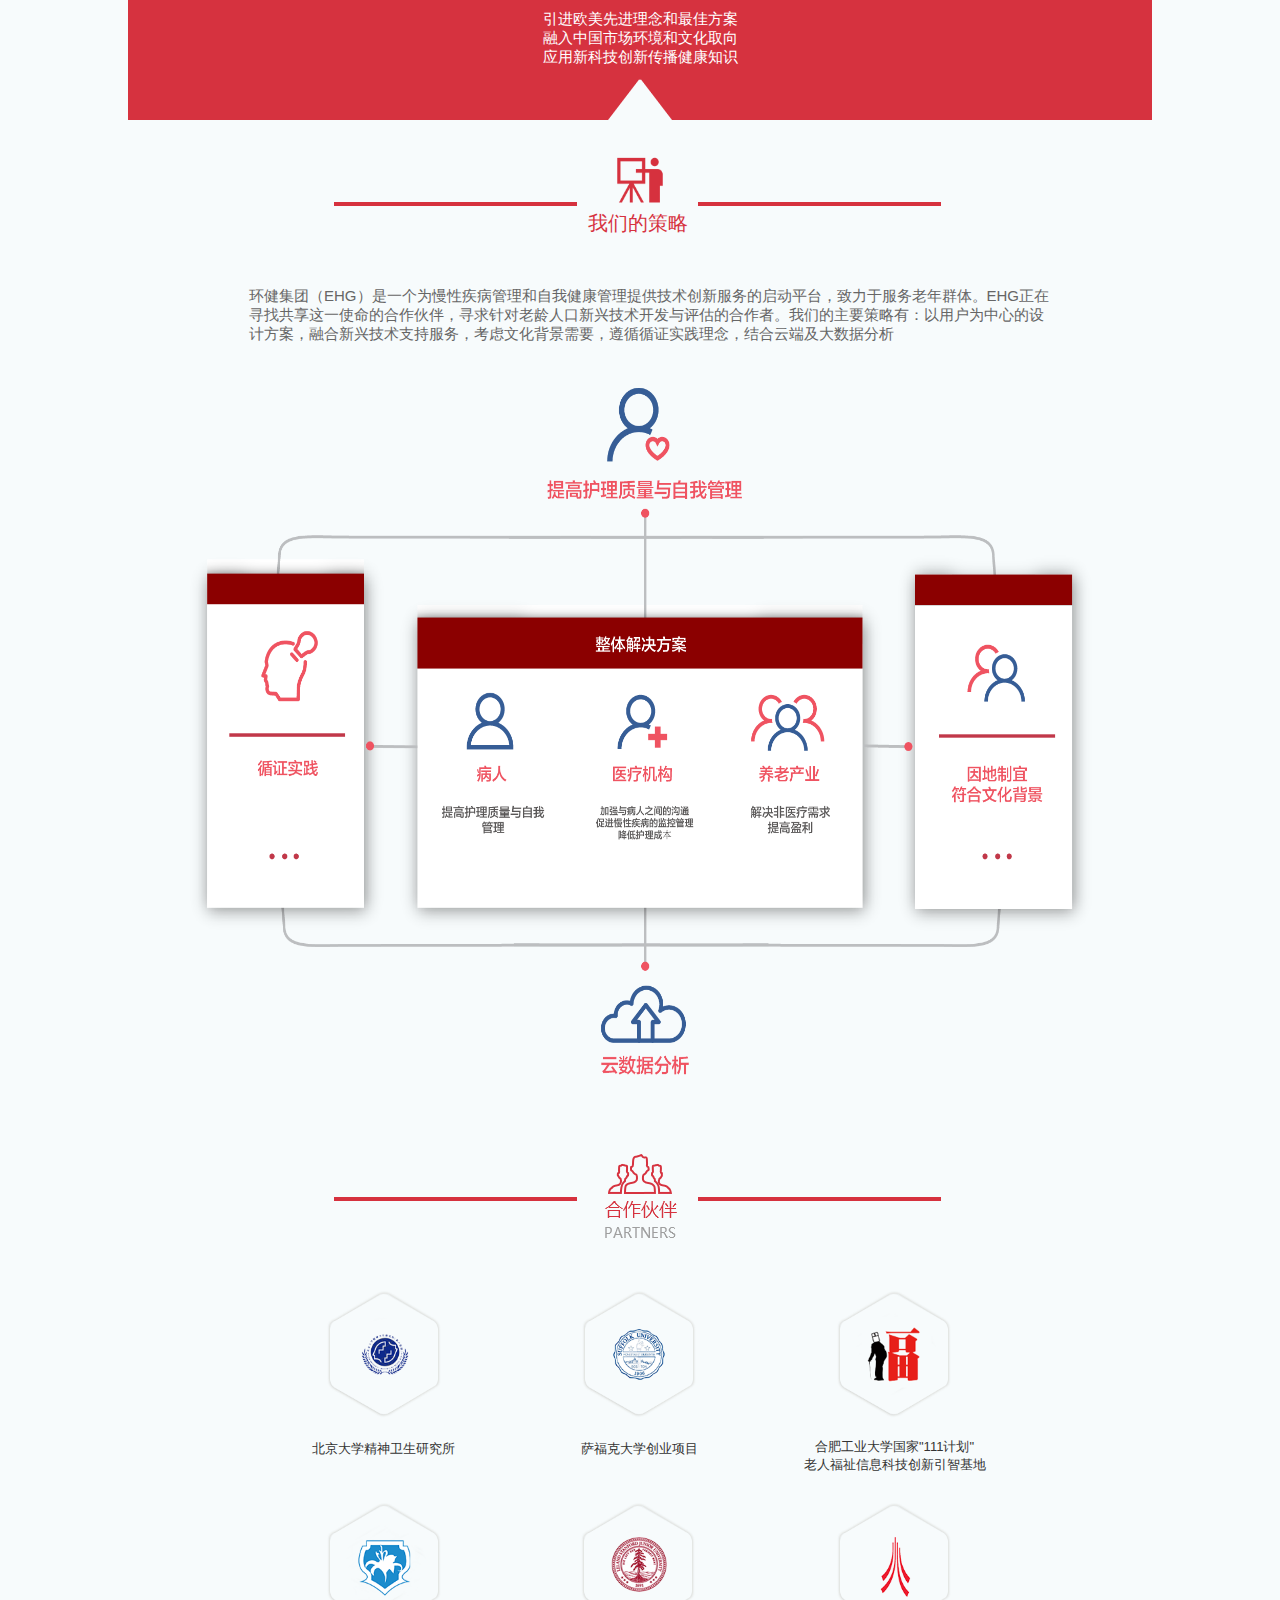
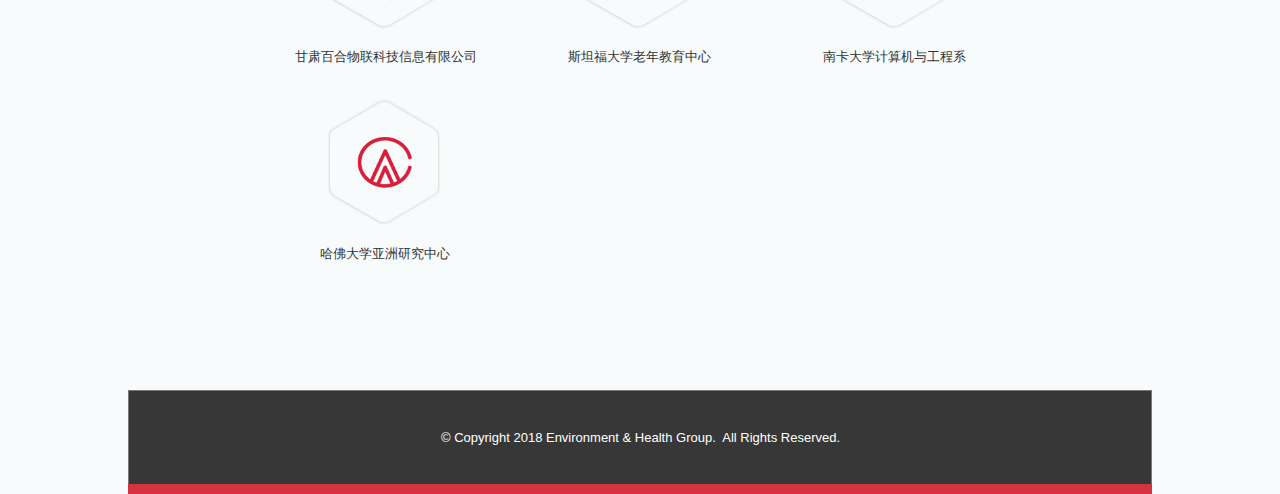
==== commit e28b806d: "commit" ====
--- a/index.html
+++ b/index.html
@@ -117,7 +117,7 @@
         </div>
       
         <div id="u150" class="text">
-          <p><span>环健集团（EHG）是一个为慢性疾病管理和自我健康管理提供技术创新服务的启动平台，致力于服务老年群体。EHG正在寻找共享这一使命的合作伙伴，寻求针对老龄人口新兴技术开发与评估的合作者。我们的主要策略有：以用户为中心的设计方案，融合新兴技术支持服务，考虑文化背景需要，遵循循证实践理念，结合云端及大数据分析。</span></p>
+          <p><span>环健集团（EHG）是一个为慢性疾病管理和自我健康管理提供技术创新服务的启动平台，致力于服务老年群体。EHG正在寻找共享这一使命的合作伙伴，寻求针对老龄人口新兴技术开发与评估的合作者。我们的主要策略有：以用户为中心的设计方案，融合新兴技术支持服务，考虑文化背景需要，遵循循证实践理念，结合云端及大数据分析</span></p>
         </div>
     
       </div>
